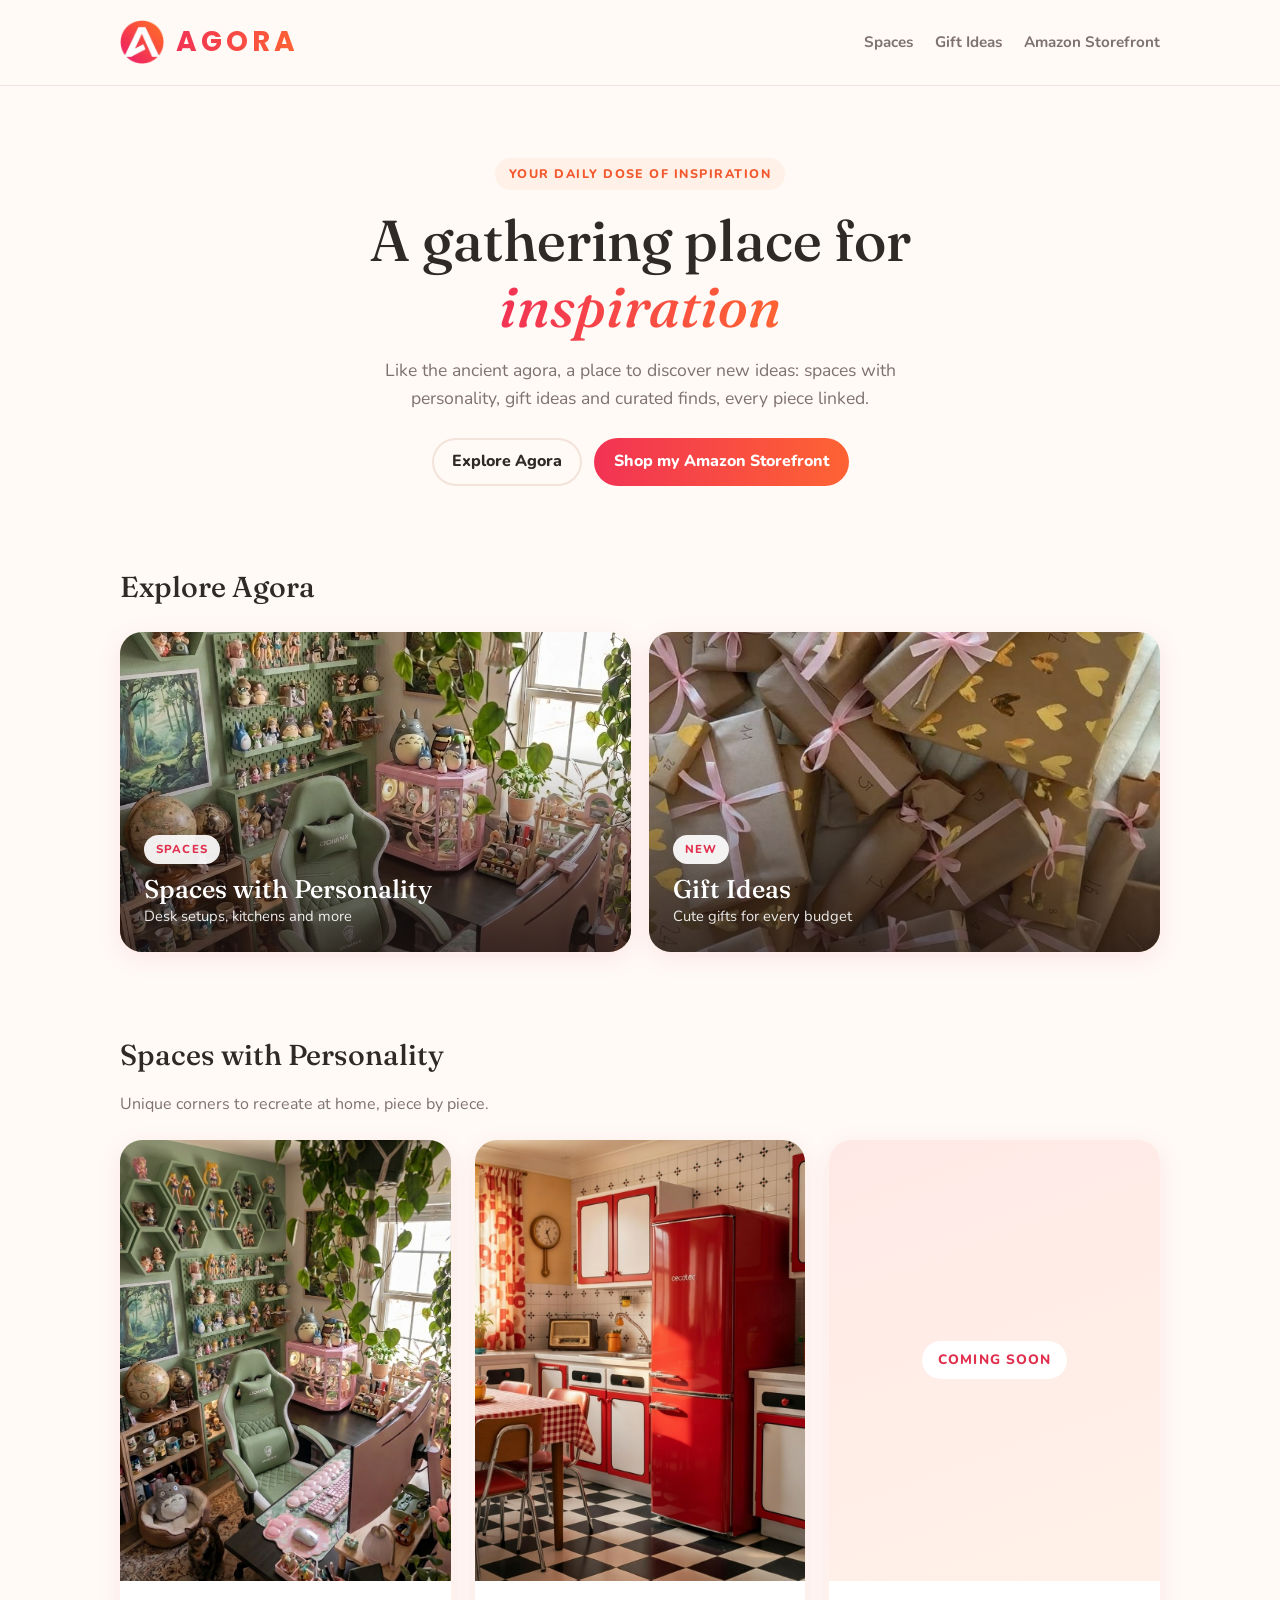
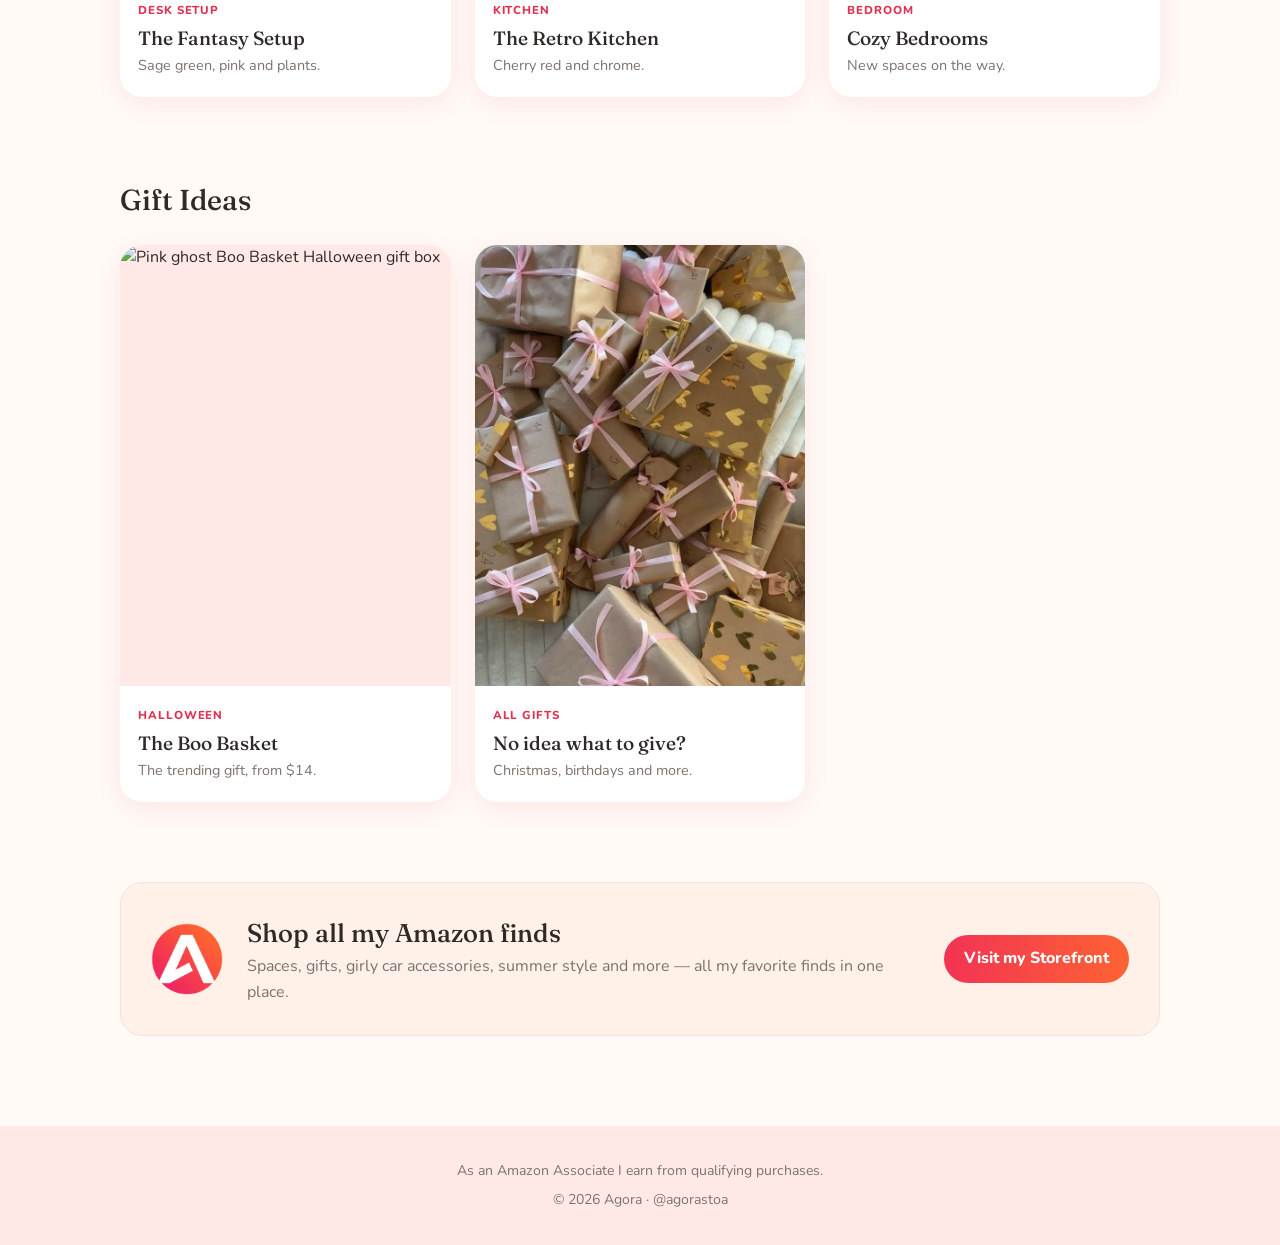
==== index.html @ 10ea9929 "Home: Spaces with Personality section, shorter texts, gift photo" ====
<!doctype html>
<html lang="en">
<head>
  <meta charset="utf-8">
  <meta name="viewport" content="width=device-width, initial-scale=1">
  <title>Agora · Your Daily Dose of Inspiration</title>
  <link rel="icon" href="assets/img/logo.png">
  <meta name="description" content="Agora is a gathering place for inspiration: dreamy spaces, gift ideas and curated Amazon finds, every piece linked.">
  <link rel="canonical" href="https://agorastoa.github.io/">
  <meta property="og:title" content="Agora · Your Daily Dose of Inspiration">
  <meta property="og:description" content="Agora is a gathering place for inspiration: dreamy spaces, gift ideas and curated Amazon finds, every piece linked.">
  <meta property="og:image" content="https://agorastoa.github.io/assets/img/fantasy-setup.jpg">
  <meta property="og:url" content="https://agorastoa.github.io/">
  <link rel="preconnect" href="https://fonts.googleapis.com">
  <link href="https://fonts.googleapis.com/css2?family=Fraunces:ital,wght@0,500;0,600;1,500&family=Nunito:wght@400;700;800&family=Poppins:wght@700&display=swap" rel="stylesheet">
  <link rel="stylesheet" href="assets/style.css">
</head>
<body>

<header class="site">
  <div class="wrap">
    <a class="logo" href="./"><img src="assets/img/logo.png" alt=""><span class="word">AGORA</span></a>
    <nav>
      <a href="#spaces">Spaces</a>
      <a href="gifts/">Gift Ideas</a>
      <a data-goatcounter-click="storefront-index-1" data-goatcounter-title="Amazon Storefront (index)" href="https://a.co/d/02xRM8Po" target="_blank" rel="sponsored noopener">Amazon Storefront</a>
    </nav>
  </div>
</header>

<main>
  <div class="hero wrap">
    <span class="pill">Your daily dose of inspiration</span>
    <h1>A gathering place for<br><em>inspiration</em></h1>
    <p>Like the ancient agora, a place to discover new ideas: spaces with personality, gift ideas and curated finds, every piece linked.</p>
    <div class="hero-btns">
      <a class="btn btn-ghost" href="#categories">Explore Agora</a>
      <a data-goatcounter-click="storefront-index-2" data-goatcounter-title="Amazon Storefront (index)" class="btn btn-brand" href="https://a.co/d/02xRM8Po" target="_blank" rel="sponsored noopener">Shop my Amazon Storefront</a>
    </div>
  </div>

  <section id="categories">
    <div class="wrap">
      <h2 class="section-title">Explore Agora</h2>
      <div class="cats cats-2">
        <a class="cat" href="#spaces" style="background-image:url(assets/img/fantasy-setup.jpg)">
          <span class="tag">Spaces</span>
          <h3>Spaces with Personality</h3>
          <p>Desk setups, kitchens and more</p>
        </a>
        <a class="cat" href="gifts/" style="background-image:url(assets/img/gift-ideas-photo.jpg)">
          <span class="tag">New</span>
          <h3>Gift Ideas</h3>
          <p>Cute gifts for every budget</p>
        </a>
      </div>
    </div>
  </section>

  <section id="spaces">
    <div class="wrap">
      <h2 class="section-title">Spaces with Personality</h2>
      <p class="section-intro">Unique corners to recreate at home, piece by piece.</p>
      <div class="grid">
        <a class="card" id="desk-setups" href="setups/fantasy-setup.html">
          <img src="assets/img/fantasy-setup.jpg" alt="Cozy sage green and pink gaming desk setup with plants">
          <div class="body">
            <span class="kind">Desk Setup</span>
            <h3>The Fantasy Setup</h3>
            <p>Sage green, pink and plants.</p>
          </div>
        </a>
        <a class="card" id="kitchens" href="kitchens/retro-kitchen.html">
          <img src="assets/img/fridge.jpg" alt="Retro diner kitchen with a cherry red fridge and checkerboard floor">
          <div class="body">
            <span class="kind">Kitchen</span>
            <h3>The Retro Kitchen</h3>
            <p>Cherry red and chrome.</p>
          </div>
        </a>
        <div class="card card-soon card-next">
          <div class="next-art"><span>Coming soon</span></div>
          <div class="body">
            <span class="kind">Bedroom</span>
            <h3>Cozy Bedrooms</h3>
            <p>New spaces on the way.</p>
          </div>
        </div>
      </div>
    </div>
  </section>

  <section id="gifts">
    <div class="wrap">
      <h2 class="section-title">Gift Ideas</h2>
      <div class="grid">
        <a class="card" href="gifts/#boo-basket">
          <img src="https://m.media-amazon.com/images/I/71ba9UZZWLL._AC_SL1500_.jpg" alt="Pink ghost Boo Basket Halloween gift box">
          <div class="body">
            <span class="kind">Halloween</span>
            <h3>The Boo Basket</h3>
            <p>The trending gift, from $14.</p>
          </div>
        </a>
        <a class="card" href="gifts/">
          <img src="assets/img/gift-ideas-photo.jpg" alt="Kraft paper gifts tied with pink ribbons">
          <div class="body">
            <span class="kind">All gifts</span>
            <h3>No idea what to give?</h3>
            <p>Christmas, birthdays and more.</p>
          </div>
        </a>
      </div>
    </div>
  </section>

  <section id="storefront">
    <div class="wrap">
      <div class="storefront">
        <img src="assets/img/logo.png" alt="">
        <div>
          <h2>Shop all my Amazon finds</h2>
          <p>Spaces, gifts, girly car accessories, summer style and more — all my favorite finds in one place.</p>
        </div>
        <a data-goatcounter-click="storefront-index-3" data-goatcounter-title="Amazon Storefront (index)" class="btn btn-brand" href="https://a.co/d/02xRM8Po" target="_blank" rel="sponsored noopener">Visit my Storefront</a>
      </div>
    </div>
  </section>
</main>

<footer class="site">
  <div class="wrap">
    <p>As an Amazon Associate I earn from qualifying purchases.</p>
    <p>© 2026 Agora · @agorastoa</p>
  </div>
</footer>

<script data-goatcounter="https://agorastoa.goatcounter.com/count" async src="//gc.zgo.at/count.js"></script>
</body>
</html>
---- assets/style.css ----
/* ---------- Brand theme (Agora: from the logo) ---------- */
:root {
  --primary: #e0304e;          /* logo pink-red */
  --primary-soft: #ffe9e6;
  --secondary: #f2592e;        /* logo orange */
  --secondary-soft: #fff1e8;
  --bg: #fffaf6;
  --surface: #ffffff;
  --line: #f3e3da;
  --ink: #2f2a28;
  --muted: #7d726d;
  --shadow: rgba(224, 48, 78, .10);
  --radius: 22px;
  --brand-gradient: linear-gradient(90deg, #f23354, #fe6333);
}

/* ---------- Page themes (one per setup / category) ---------- */
.theme-fantasy {
  --primary: #5f7d63;          /* sage green */
  --primary-soft: #e7efe6;
  --secondary: #d97d96;        /* pastel pink */
  --secondary-soft: #fbe9ee;
  --bg: #fbf8f3;
  --line: #ece6dc;
  --ink: #3b3a36;
  --muted: #7c7a73;
  --shadow: rgba(95, 125, 99, .12);
}

* { box-sizing: border-box; margin: 0; padding: 0; }

body {
  font-family: "Nunito", system-ui, sans-serif;
  background: var(--bg);
  color: var(--ink);
  line-height: 1.6;
}

a { color: inherit; }

.wrap { max-width: 1080px; margin: 0 auto; padding: 0 20px; }

/* ---------- Header (always brand) ---------- */
header.site {
  padding: 20px 0;
  border-bottom: 1px solid var(--line);
  background: var(--bg);
}
header.site .wrap { display: flex; align-items: center; justify-content: space-between; gap: 16px; flex-wrap: wrap; }
.logo {
  display: inline-flex; align-items: center; gap: 12px;
  font-family: "Poppins", system-ui, sans-serif;
  font-size: 1.75rem;
  font-weight: 700;
  letter-spacing: .14em;
  text-decoration: none;
  color: #f23354;
}
.logo .word {
  background: var(--brand-gradient);
  -webkit-background-clip: text; background-clip: text;
  -webkit-text-fill-color: transparent;
}
.logo img { width: 44px; height: 44px; }
nav a {
  text-decoration: none;
  margin-left: 18px;
  font-weight: 700;
  font-size: .95rem;
  color: var(--muted);
}
nav a:hover { color: var(--primary); }

/* ---------- Hero ---------- */
.hero {
  padding: 72px 0 48px;
  text-align: center;
}
.hero h1 {
  font-family: "Fraunces", Georgia, serif;
  font-size: clamp(2.2rem, 6vw, 3.6rem);
  font-weight: 500;
  line-height: 1.15;
  margin-bottom: 16px;
}
.hero h1 em {
  font-style: italic;
  background: var(--brand-gradient);
  -webkit-background-clip: text; background-clip: text;
  -webkit-text-fill-color: transparent;
}
.hero p { color: var(--muted); max-width: 580px; margin: 0 auto; font-size: 1.1rem; }
.hero-btns { display: flex; gap: 12px; justify-content: center; flex-wrap: wrap; margin-top: 26px; }

.pill {
  display: inline-block;
  background: var(--secondary-soft);
  color: var(--secondary);
  font-weight: 800;
  font-size: .78rem;
  text-transform: uppercase;
  letter-spacing: .12em;
  padding: 6px 14px;
  border-radius: 999px;
  margin-bottom: 18px;
}

/* ---------- Sections ---------- */
section { padding: 30px 0 50px; }
h2.section-title {
  font-family: "Fraunces", Georgia, serif;
  font-weight: 500;
  font-size: 1.8rem;
  margin-bottom: 22px;
}

/* ---------- Category cards (photo tiles) ---------- */
.cats { display: grid; grid-template-columns: repeat(auto-fit, minmax(240px, 1fr)); gap: 18px; }
.cat {
  position: relative;
  border-radius: var(--radius);
  overflow: hidden;
  text-decoration: none;
  min-height: 300px;
  display: flex; flex-direction: column; justify-content: flex-end;
  padding: 24px;
  color: #fff;
  background: var(--primary-soft) center/cover no-repeat;
  box-shadow: 0 6px 24px var(--shadow);
  transition: transform .2s ease;
}
.cat::before {
  content: ""; position: absolute; inset: 0;
  background: linear-gradient(180deg, rgba(0,0,0,0) 35%, rgba(30,20,18,.72) 100%);
}
.cat > * { position: relative; }
.cat:hover { transform: translateY(-4px); }
.cat h3 { font-family: "Fraunces", Georgia, serif; font-weight: 500; font-size: 1.6rem; line-height: 1.2; }
.cat p { font-size: .92rem; opacity: .9; }
.cat .tag {
  align-self: flex-start;
  background: rgba(255,255,255,.92); color: var(--primary);
  font-weight: 800; font-size: .72rem; letter-spacing: .1em; text-transform: uppercase;
  padding: 5px 12px; border-radius: 999px; margin-bottom: 10px;
}
.cat.soon { pointer-events: none; }
.cat.soon::before { background: rgba(255,250,246,.55); }
.cat.soon { color: var(--ink); }
.cat.plain { background: var(--brand-gradient); }
.cat.plain::before { background: none; }

/* ---------- Setup cards ---------- */
.grid { display: grid; grid-template-columns: repeat(auto-fill, minmax(260px, 1fr)); gap: 24px; }
.card {
  background: var(--surface);
  border-radius: var(--radius);
  overflow: hidden;
  text-decoration: none;
  box-shadow: 0 6px 24px var(--shadow);
  transition: transform .2s ease;
}
.card:hover { transform: translateY(-4px); }
.card img { width: 100%; aspect-ratio: 3/4; object-fit: cover; display: block; background: var(--primary-soft); }
.card .body { padding: 16px 18px 20px; }
.card h3 { font-family: "Fraunces", Georgia, serif; font-weight: 500; font-size: 1.2rem; }
.card p { font-size: .9rem; color: var(--muted); }

/* ---------- Setup page ---------- */
.setup-hero { display: grid; grid-template-columns: 1fr 1fr; gap: 40px; padding: 40px 0; align-items: start; }
.setup-hero img { width: 100%; border-radius: var(--radius); display: block; box-shadow: 0 10px 30px var(--shadow); }
.setup-hero h1 { font-family: "Fraunces", Georgia, serif; font-weight: 500; font-size: clamp(2rem, 5vw, 2.8rem); line-height: 1.15; margin-bottom: 14px; }
.setup-hero p { color: var(--muted); margin-bottom: 12px; }
.tags { display: flex; gap: 8px; flex-wrap: wrap; margin-top: 16px; }
.tags span { background: var(--primary-soft); color: var(--primary); font-weight: 700; font-size: .8rem; padding: 5px 12px; border-radius: 999px; }

.products { display: grid; grid-template-columns: repeat(auto-fill, minmax(220px, 1fr)); gap: 20px; }
.product {
  background: var(--surface);
  border-radius: var(--radius);
  padding: 18px;
  display: flex; flex-direction: column; gap: 10px;
  box-shadow: 0 4px 18px var(--shadow);
}
.product img { width: 100%; aspect-ratio: 1; object-fit: cover; border-radius: 14px; background: var(--bg); }
.product h3 { font-size: 1rem; font-weight: 800; }
.product p { font-size: .88rem; color: var(--muted); flex: 1; }

/* ---------- Buttons ---------- */
.btn {
  display: inline-block; text-align: center;
  background: var(--primary); color: #fff;
  font-weight: 800; text-decoration: none;
  padding: 11px 20px; border-radius: 999px;
  transition: background .2s, filter .2s;
}
.btn:hover { background: var(--secondary); }
.btn-pink { background: var(--secondary); }
.btn-pink:hover { background: var(--primary); }
.btn-brand { background: var(--brand-gradient); }
.btn-brand:hover { background: var(--brand-gradient); filter: brightness(1.08); }
.btn-ghost { background: transparent; color: var(--ink); box-shadow: inset 0 0 0 2px var(--line); }
.btn-ghost:hover { background: var(--surface); color: var(--primary); }

/* ---------- Storefront banner (always brand) ---------- */
.storefront {
  display: flex; align-items: center; gap: 24px; flex-wrap: wrap;
  background: var(--secondary-soft); border-radius: var(--radius); padding: 30px;
  border: 1px solid var(--line);
}
.storefront img { width: 72px; height: 72px; }
.storefront > div { flex: 1; min-width: 220px; }
.storefront h2 { font-family: "Fraunces", Georgia, serif; font-weight: 500; font-size: 1.6rem; }
.storefront p { color: var(--muted); }

/* ---------- Footer ---------- */
footer.site {
  margin-top: 40px;
  padding: 34px 0;
  background: var(--primary-soft);
  font-size: .88rem;
  color: var(--muted);
  text-align: center;
}
footer.site p + p { margin-top: 6px; }

@media (max-width: 760px) {
  .setup-hero { grid-template-columns: 1fr; gap: 24px; }
  nav a { margin-left: 0; margin-right: 14px; }
  .cat { min-height: 240px; }
}
.cat.plain.soon { color: #fff; }
.cat.plain.soon::before { background: none; }

.theme-retro {
  --primary: #c8102e;          /* cherry red */
  --primary-soft: #fdeaea;
  --secondary: #2b2b2b;        /* diner black */
  --secondary-soft: #f1f1f1;
  --bg: #fffdf8;
  --line: #ecdcdc;
  --ink: #2b2b2b;
  --muted: #6f6a66;
  --shadow: rgba(200, 16, 46, .12);
}
.theme-retro .setup-hero h1 { letter-spacing: .01em; }
.theme-retro footer.site,
.theme-retro .checker {
  background-color: #fff;
  background-image:
    linear-gradient(45deg, #2b2b2b 25%, transparent 25%, transparent 75%, #2b2b2b 75%),
    linear-gradient(45deg, #2b2b2b 25%, transparent 25%, transparent 75%, #2b2b2b 75%);
  background-size: 28px 28px;
  background-position: 0 0, 14px 14px;
}
.theme-retro footer.site .wrap {
  background: #fffdf8; display: inline-block; padding: 14px 24px; border-radius: 14px;
}
.theme-retro footer.site { text-align: center; }
.badge {
  align-self: flex-start;
  background: var(--secondary-soft); color: var(--secondary);
  font-weight: 800; font-size: .7rem; letter-spacing: .08em; text-transform: uppercase;
  padding: 4px 10px; border-radius: 999px;
}
.cat.soft { background: var(--secondary-soft); color: var(--ink); }
.cat.soft::before { background: none; }
.card-soon { pointer-events: none; }
.card-soon .soon-art, .card-plain .soon-art {
  aspect-ratio: 3/4; display: grid; place-items: center; font-size: 4.5rem;
  background: var(--brand-gradient);
}

/* Spaces section */
.cats-2 { grid-template-columns: repeat(auto-fit, minmax(280px, 1fr)); }
.cats-2 .cat { min-height: 320px; }
.section-intro { color: var(--muted); margin: -8px 0 22px; }
.card .kind { display:inline-block; font-size:.72rem; font-weight:800; letter-spacing:.08em; text-transform:uppercase; color: var(--primary); margin-bottom:4px; }
.card-next .next-art { aspect-ratio: 3/4; display:grid; place-items:center; background: linear-gradient(160deg, var(--primary-soft), var(--secondary-soft)); }
.card-next .next-art span { background:#fff; color: var(--primary); font-weight:800; font-size:.85rem; letter-spacing:.08em; text-transform:uppercase; padding:8px 16px; border-radius:999px; }
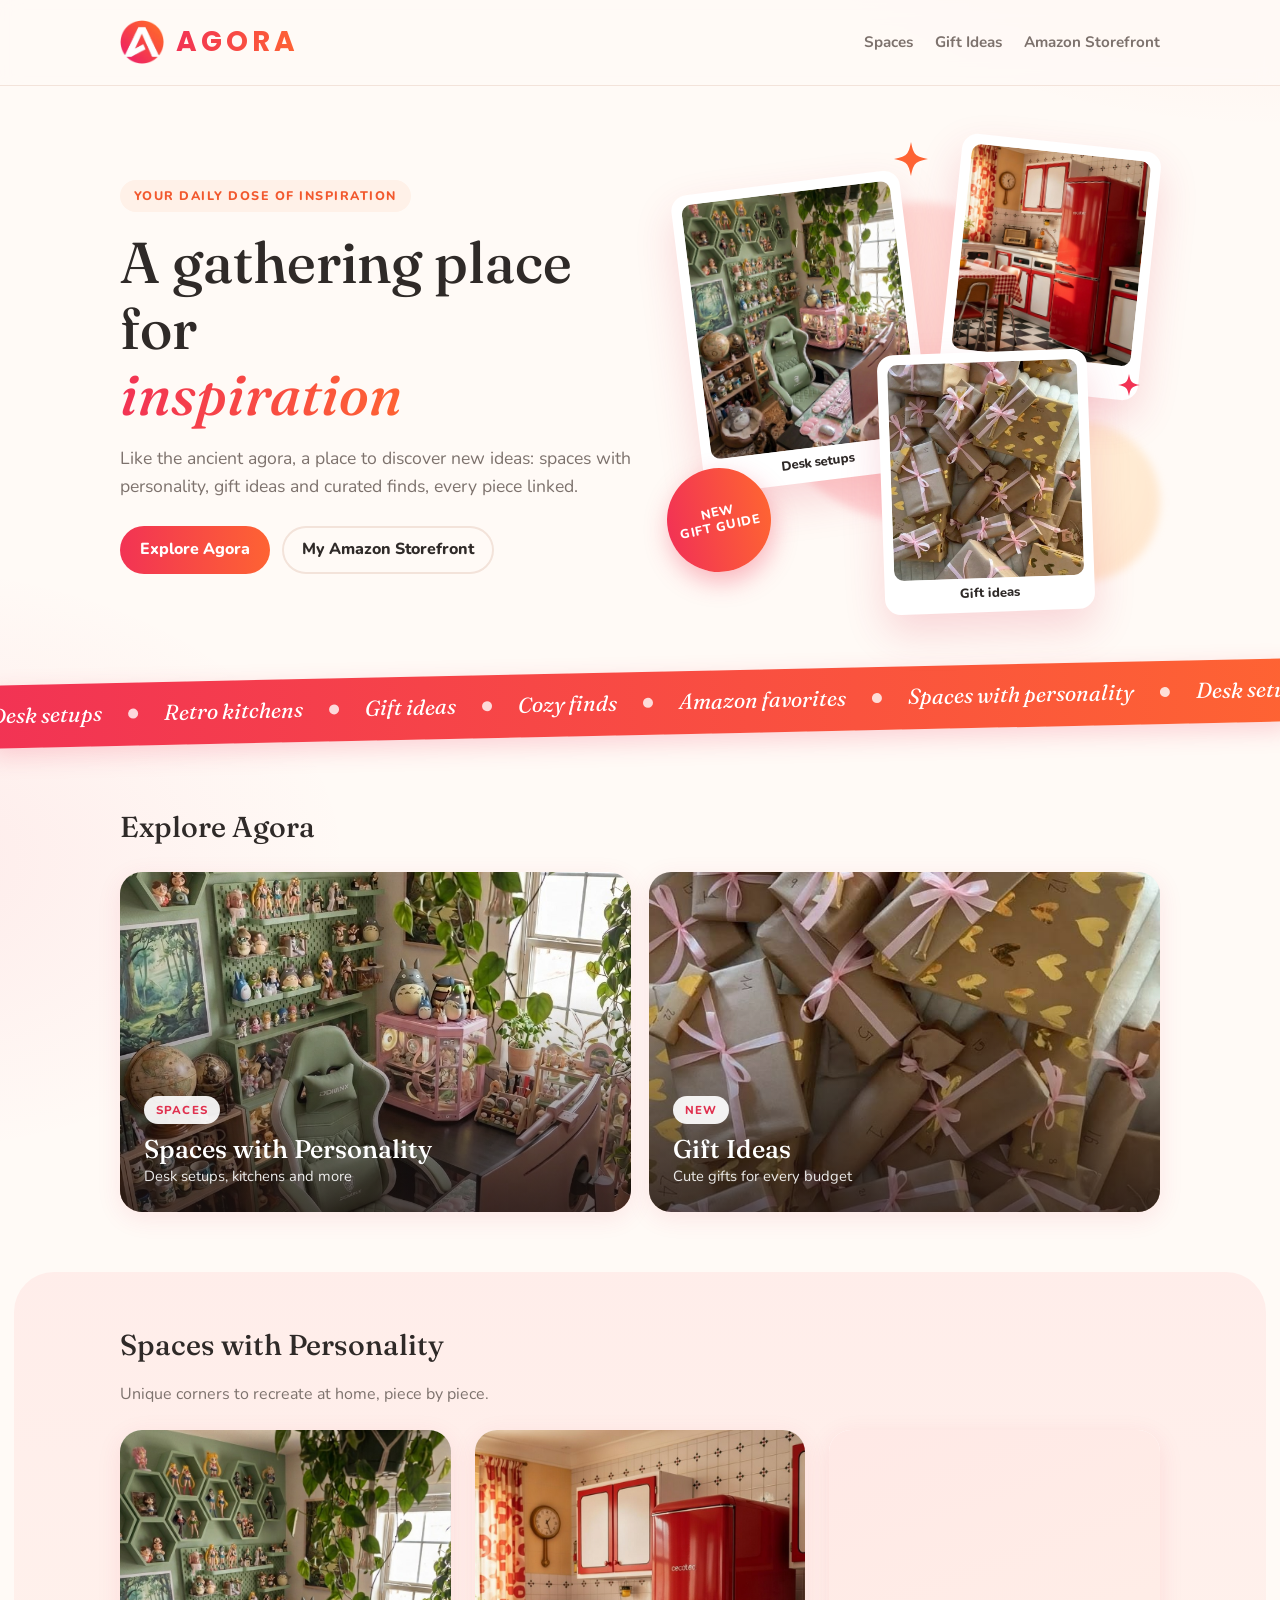
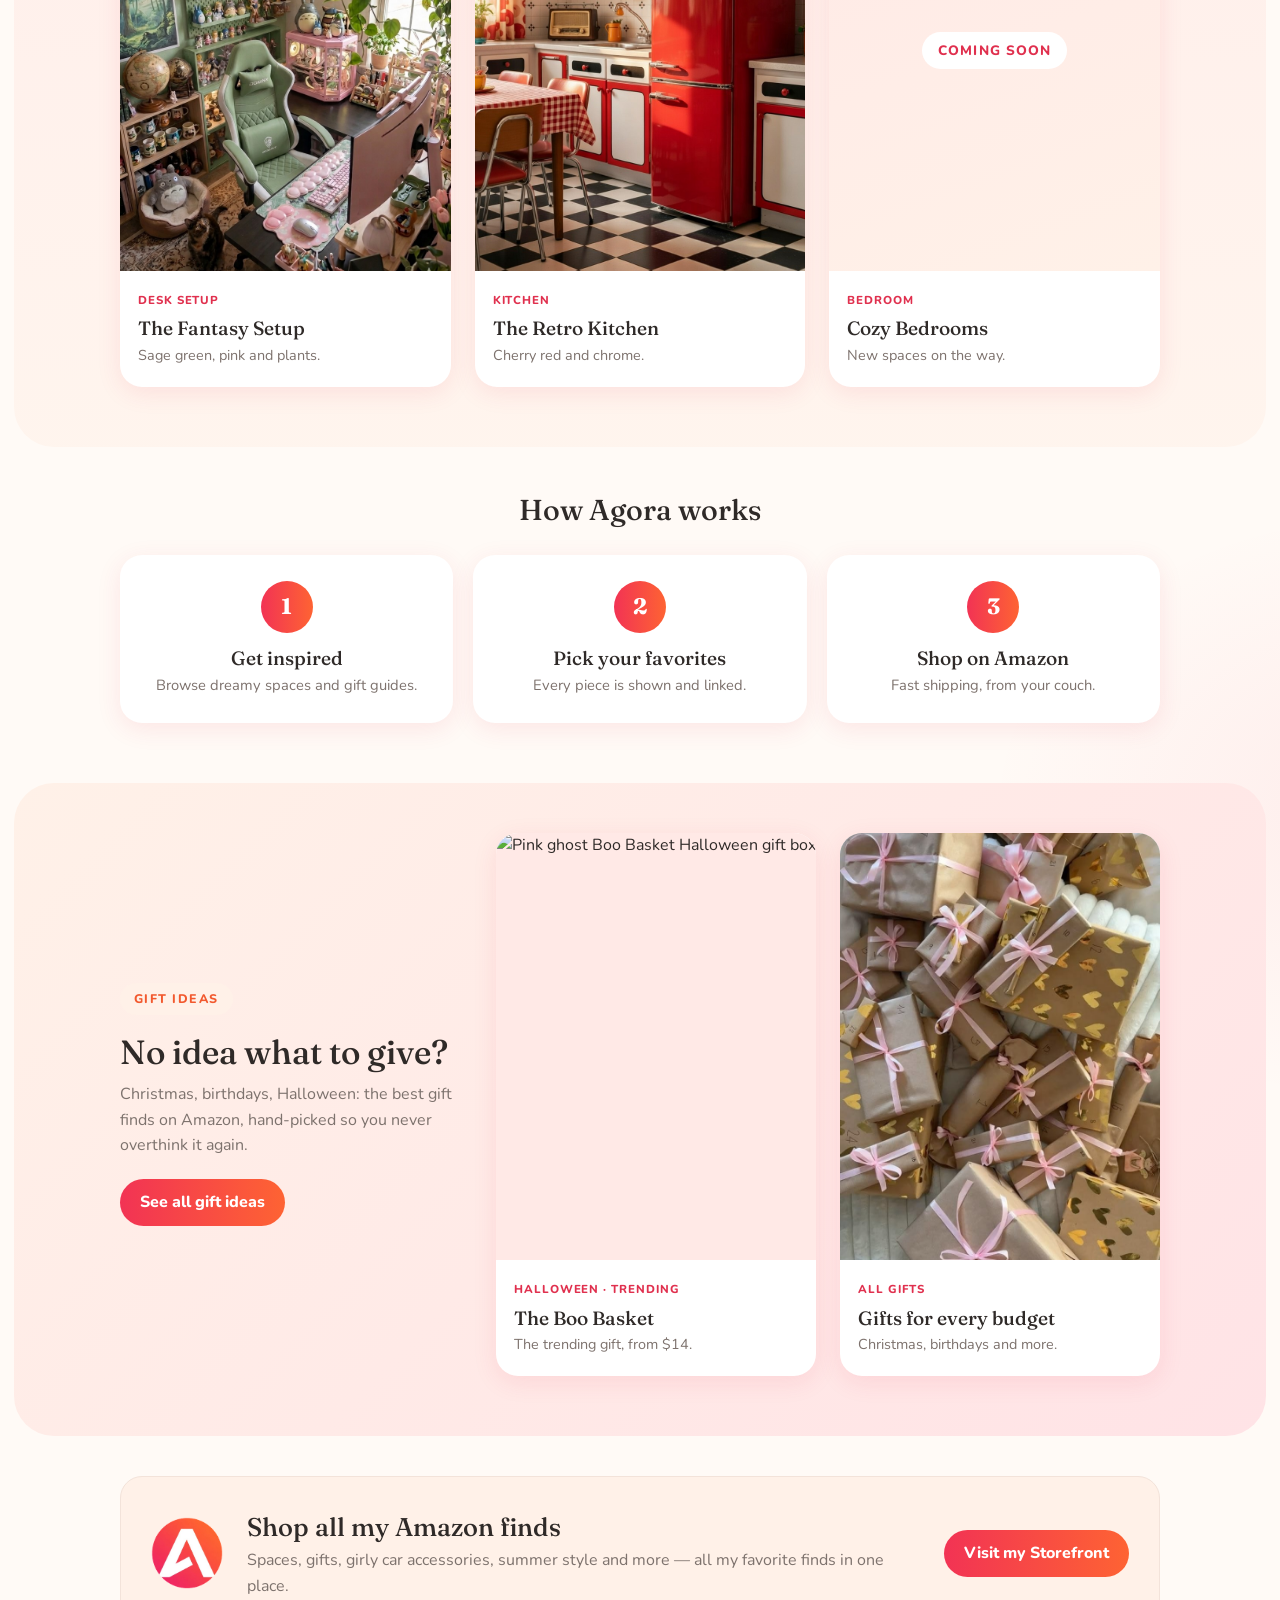
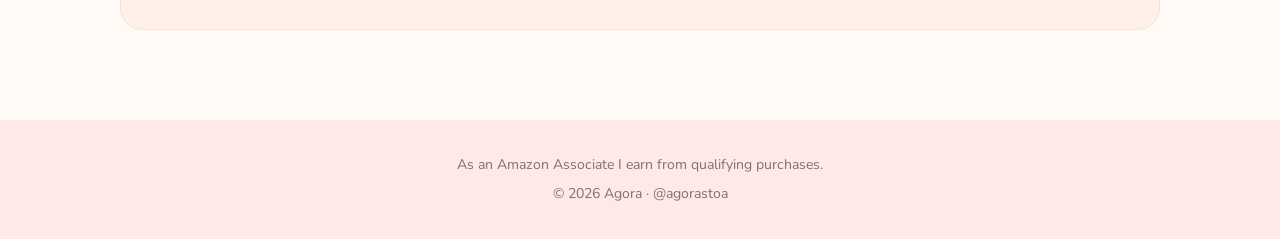
==== commit f7635e6e: "Home: hero collage, marquee, how it works, gifts split" ====
--- a/index.html
+++ b/index.html
@@ -29,26 +29,42 @@
 </header>
 
 <main>
-  <div class="hero wrap">
-    <span class="pill">Your daily dose of inspiration</span>
-    <h1>A gathering place for<br><em>inspiration</em></h1>
-    <p>Like the ancient agora, a place to discover new ideas: spaces with personality, gift ideas and curated finds, every piece linked.</p>
-    <div class="hero-btns">
-      <a class="btn btn-ghost" href="#categories">Explore Agora</a>
-      <a data-goatcounter-click="storefront-index-2" data-goatcounter-title="Amazon Storefront (index)" class="btn btn-brand" href="https://a.co/d/02xRM8Po" target="_blank" rel="sponsored noopener">Shop my Amazon Storefront</a>
+  <div class="hero hero-split wrap">
+    <div class="hero-text reveal">
+      <span class="pill">Your daily dose of inspiration</span>
+      <h1>A gathering place for<br><em>inspiration</em></h1>
+      <p>Like the ancient agora, a place to discover new ideas: spaces with personality, gift ideas and curated finds, every piece linked.</p>
+      <div class="hero-btns">
+        <a class="btn btn-brand" href="#categories">Explore Agora</a>
+        <a data-goatcounter-click="storefront-index-2" data-goatcounter-title="Amazon Storefront (index)" class="btn btn-ghost" href="https://a.co/d/02xRM8Po" target="_blank" rel="sponsored noopener">My Amazon Storefront</a>
+      </div>
+    </div>
+    <div class="collage reveal" aria-hidden="true">
+      <span class="blob blob-1"></span><span class="blob blob-2"></span>
+      <a class="ph ph-1" href="setups/fantasy-setup.html" tabindex="-1"><img src="assets/img/fantasy-setup.jpg" alt=""><span>Desk setups</span></a>
+      <a class="ph ph-2" href="kitchens/retro-kitchen.html" tabindex="-1"><img src="assets/img/fridge.jpg" alt=""><span>Retro kitchen</span></a>
+      <a class="ph ph-3" href="gifts/" tabindex="-1"><img src="assets/img/gift-ideas-photo.jpg" alt=""><span>Gift ideas</span></a>
+      <span class="sticker">New<br>gift guide</span>
+      <svg class="spark s1" viewBox="-20 -20 40 40"><path d="M0 -20 C3 -5 5 -3 20 0 C5 3 3 5 0 20 C-3 5 -5 3 -20 0 C-5 -3 -3 -5 0 -20Z"/></svg>
+      <svg class="spark s2" viewBox="-20 -20 40 40"><path d="M0 -20 C3 -5 5 -3 20 0 C5 3 3 5 0 20 C-3 5 -5 3 -20 0 C-5 -3 -3 -5 0 -20Z"/></svg>
     </div>
   </div>
 
+  <div class="marquee" aria-hidden="true"><div class="track">
+    <span>Desk setups</span><i></i><span>Retro kitchens</span><i></i><span>Gift ideas</span><i></i><span>Cozy finds</span><i></i><span>Amazon favorites</span><i></i><span>Spaces with personality</span><i></i>
+    <span>Desk setups</span><i></i><span>Retro kitchens</span><i></i><span>Gift ideas</span><i></i><span>Cozy finds</span><i></i><span>Amazon favorites</span><i></i><span>Spaces with personality</span><i></i>
+  </div></div>
+
   <section id="categories">
     <div class="wrap">
-      <h2 class="section-title">Explore Agora</h2>
+      <h2 class="section-title reveal">Explore Agora</h2>
       <div class="cats cats-2">
-        <a class="cat" href="#spaces" style="background-image:url(assets/img/fantasy-setup.jpg)">
+        <a class="cat reveal" href="#spaces" style="background-image:url(assets/img/fantasy-setup.jpg)">
           <span class="tag">Spaces</span>
           <h3>Spaces with Personality</h3>
           <p>Desk setups, kitchens and more</p>
         </a>
-        <a class="cat" href="gifts/" style="background-image:url(assets/img/gift-ideas-photo.jpg)">
+        <a class="cat reveal" href="gifts/" style="background-image:url(assets/img/gift-ideas-photo.jpg)">
           <span class="tag">New</span>
           <h3>Gift Ideas</h3>
           <p>Cute gifts for every budget</p>
@@ -57,12 +73,12 @@
     </div>
   </section>
 
-  <section id="spaces">
+  <section id="spaces" class="band">
     <div class="wrap">
-      <h2 class="section-title">Spaces with Personality</h2>
-      <p class="section-intro">Unique corners to recreate at home, piece by piece.</p>
+      <h2 class="section-title reveal">Spaces with Personality</h2>
+      <p class="section-intro reveal">Unique corners to recreate at home, piece by piece.</p>
       <div class="grid">
-        <a class="card" id="desk-setups" href="setups/fantasy-setup.html">
+        <a class="card reveal" id="desk-setups" href="setups/fantasy-setup.html">
           <img src="assets/img/fantasy-setup.jpg" alt="Cozy sage green and pink gaming desk setup with plants">
           <div class="body">
             <span class="kind">Desk Setup</span>
@@ -70,7 +86,7 @@
             <p>Sage green, pink and plants.</p>
           </div>
         </a>
-        <a class="card" id="kitchens" href="kitchens/retro-kitchen.html">
+        <a class="card reveal" id="kitchens" href="kitchens/retro-kitchen.html">
           <img src="assets/img/fridge.jpg" alt="Retro diner kitchen with a cherry red fridge and checkerboard floor">
           <div class="body">
             <span class="kind">Kitchen</span>
@@ -78,7 +94,7 @@
             <p>Cherry red and chrome.</p>
           </div>
         </a>
-        <div class="card card-soon card-next">
+        <div class="card card-soon card-next reveal">
           <div class="next-art"><span>Coming soon</span></div>
           <div class="body">
             <span class="kind">Bedroom</span>
@@ -90,31 +106,45 @@
     </div>
   </section>
 
-  <section id="gifts">
+  <section class="steps-sec">
     <div class="wrap">
-      <h2 class="section-title">Gift Ideas</h2>
-      <div class="grid">
-        <a class="card" href="gifts/#boo-basket">
-          <img src="https://m.media-amazon.com/images/I/71ba9UZZWLL._AC_SL1500_.jpg" alt="Pink ghost Boo Basket Halloween gift box">
-          <div class="body">
-            <span class="kind">Halloween</span>
-            <h3>The Boo Basket</h3>
-            <p>The trending gift, from $14.</p>
-          </div>
-        </a>
-        <a class="card" href="gifts/">
-          <img src="assets/img/gift-ideas-photo.jpg" alt="Kraft paper gifts tied with pink ribbons">
-          <div class="body">
-            <span class="kind">All gifts</span>
-            <h3>No idea what to give?</h3>
-            <p>Christmas, birthdays and more.</p>
-          </div>
-        </a>
+      <h2 class="section-title reveal" style="text-align:center">How Agora works</h2>
+      <div class="steps">
+        <div class="step reveal"><b>1</b><h3>Get inspired</h3><p>Browse dreamy spaces and gift guides.</p></div>
+        <div class="step reveal"><b>2</b><h3>Pick your favorites</h3><p>Every piece is shown and linked.</p></div>
+        <div class="step reveal"><b>3</b><h3>Shop on Amazon</h3><p>Fast shipping, from your couch.</p></div>
       </div>
     </div>
   </section>
 
-  <section id="storefront">
+  <section id="gifts" class="band band-warm">
+    <div class="wrap gifts-split">
+      <div class="gifts-intro reveal">
+        <span class="pill">Gift ideas</span>
+        <h2 class="section-title">No idea what to give?</h2>
+        <p>Christmas, birthdays, Halloween: the best gift finds on Amazon, hand-picked so you never overthink it again.</p>
+        <a class="btn btn-brand" href="gifts/">See all gift ideas</a>
+      </div>
+      <a class="card reveal" href="gifts/#boo-basket">
+        <img src="https://m.media-amazon.com/images/I/71ba9UZZWLL._AC_SL1500_.jpg" alt="Pink ghost Boo Basket Halloween gift box">
+        <div class="body">
+          <span class="kind">Halloween · Trending</span>
+          <h3>The Boo Basket</h3>
+          <p>The trending gift, from $14.</p>
+        </div>
+      </a>
+      <a class="card reveal" href="gifts/">
+        <img src="assets/img/gift-ideas-photo.jpg" alt="Kraft paper gifts tied with pink ribbons">
+        <div class="body">
+          <span class="kind">All gifts</span>
+          <h3>Gifts for every budget</h3>
+          <p>Christmas, birthdays and more.</p>
+        </div>
+      </a>
+    </div>
+  </section>
+
+  <section id="storefront" class="reveal">
     <div class="wrap">
       <div class="storefront">
         <img src="assets/img/logo.png" alt="">
@@ -135,6 +165,11 @@
   </div>
 </footer>
 
+<script>
+(function(){var els=document.querySelectorAll('.reveal');if(!('IntersectionObserver' in window)){els.forEach(function(e){e.classList.add('in')});return;}
+var io=new IntersectionObserver(function(en){en.forEach(function(e){if(e.isIntersecting){e.target.classList.add('in');io.unobserve(e.target);}})},{threshold:.12});
+els.forEach(function(e){io.observe(e)});})();
+</script>
 <script data-goatcounter="https://agorastoa.goatcounter.com/count" async src="//gc.zgo.at/count.js"></script>
 </body>
 </html>
--- a/assets/style.css
+++ b/assets/style.css
@@ -277,3 +277,97 @@
 .card .kind { display:inline-block; font-size:.72rem; font-weight:800; letter-spacing:.08em; text-transform:uppercase; color: var(--primary); margin-bottom:4px; }
 .card-next .next-art { aspect-ratio: 3/4; display:grid; place-items:center; background: linear-gradient(160deg, var(--primary-soft), var(--secondary-soft)); }
 .card-next .next-art span { background:#fff; color: var(--primary); font-weight:800; font-size:.85rem; letter-spacing:.08em; text-transform:uppercase; padding:8px 16px; border-radius:999px; }
+
+/* ================= Livelier look (Oct 2026) ================= */
+body {
+  background:
+    radial-gradient(900px 500px at 100% -5%, rgba(254,99,51,.10), transparent 60%),
+    radial-gradient(800px 500px at -10% 25%, rgba(242,51,84,.08), transparent 60%),
+    radial-gradient(700px 500px at 110% 70%, rgba(242,51,84,.07), transparent 60%),
+    var(--bg);
+}
+header.site { position: sticky; top: 0; z-index: 50; background: rgba(255,250,246,.85); backdrop-filter: blur(10px); }
+.theme-fantasy header.site, .theme-retro header.site { background: var(--bg); }
+
+/* hero split + collage */
+.hero-split { display: grid; grid-template-columns: 1.05fr 1fr; gap: 30px; align-items: center; text-align: left; padding: 56px 20px 40px; }
+.hero-split p { margin: 0; }
+.hero-split .hero-btns { justify-content: flex-start; }
+.collage { position: relative; height: 470px; }
+.collage .ph { position: absolute; display: block; background: #fff; padding: 10px 10px 34px; border-radius: 16px; box-shadow: 0 18px 40px rgba(224,48,78,.18); text-decoration: none; transition: transform .35s ease; }
+.collage .ph img { display: block; width: 100%; height: 100%; object-fit: cover; border-radius: 10px; }
+.collage .ph span { position: absolute; left: 0; right: 0; bottom: 8px; text-align: center; font-weight: 800; font-size: .82rem; color: var(--ink); }
+.collage .ph-1 { width: 230px; height: 300px; left: 4%; top: 40px; transform: rotate(-7deg); animation: float1 7s ease-in-out infinite; }
+.collage .ph-2 { width: 200px; height: 250px; right: 2%; top: 0; transform: rotate(6deg); animation: float2 8s ease-in-out infinite; }
+.collage .ph-3 { width: 210px; height: 260px; right: 14%; bottom: 0; transform: rotate(-2deg); animation: float3 6.5s ease-in-out infinite; z-index: 2; }
+.collage .ph:hover { transform: rotate(0) scale(1.05) !important; z-index: 5; animation-play-state: paused; }
+@keyframes float1 { 0%,100% { transform: rotate(-7deg) translateY(0); } 50% { transform: rotate(-5deg) translateY(-12px); } }
+@keyframes float2 { 0%,100% { transform: rotate(6deg) translateY(0); } 50% { transform: rotate(8deg) translateY(-10px); } }
+@keyframes float3 { 0%,100% { transform: rotate(-2deg) translateY(0); } 50% { transform: rotate(-4deg) translateY(-14px); } }
+.blob { position: absolute; border-radius: 50%; filter: blur(4px); opacity: .55; }
+.blob-1 { width: 320px; height: 320px; background: radial-gradient(circle at 30% 30%, #ffd2c2, #ffb3c1); left: 18%; top: 60px; animation: blob 12s ease-in-out infinite; }
+.blob-2 { width: 160px; height: 160px; background: radial-gradient(circle at 30% 30%, #fff1c9, #ffd0a8); right: 0; bottom: 30px; animation: blob 9s ease-in-out infinite reverse; }
+@keyframes blob { 0%,100% { border-radius: 50% 50% 46% 54%; transform: scale(1); } 50% { border-radius: 42% 58% 55% 45%; transform: scale(1.07); } }
+.sticker { position: absolute; left: 0; bottom: 40px; z-index: 3; width: 104px; height: 104px; border-radius: 50%; background: var(--brand-gradient); color: #fff; font-weight: 800; font-size: .8rem; line-height: 1.15; text-transform: uppercase; letter-spacing: .05em; display: grid; place-items: center; text-align: center; transform: rotate(-12deg); box-shadow: 0 10px 24px rgba(242,51,84,.35); animation: wiggle 4s ease-in-out infinite; }
+@keyframes wiggle { 0%,100% { transform: rotate(-12deg); } 50% { transform: rotate(-4deg) scale(1.05); } }
+.spark { position: absolute; fill: #fe6333; animation: twinkle 3s ease-in-out infinite; }
+.spark.s1 { width: 34px; left: 46%; top: 0; }
+.spark.s2 { width: 22px; right: 4%; bottom: 46%; fill: #f23354; animation-delay: 1.2s; }
+@keyframes twinkle { 0%,100% { transform: scale(.7) rotate(0); opacity: .6; } 50% { transform: scale(1.15) rotate(20deg); opacity: 1; } }
+
+/* marquee */
+.marquee { overflow: hidden; background: var(--brand-gradient); color: #fff; padding: 14px 0; transform: rotate(-1.2deg); margin: 20px -10px 40px; box-shadow: 0 8px 24px rgba(242,51,84,.2); }
+.marquee .track { display: flex; align-items: center; gap: 26px; width: max-content; animation: marquee 28s linear infinite; }
+.marquee span { font-family: "Fraunces", Georgia, serif; font-size: 1.35rem; font-style: italic; white-space: nowrap; }
+.marquee i { width: 10px; height: 10px; border-radius: 50%; background: rgba(255,255,255,.8); display: inline-block; }
+@keyframes marquee { to { transform: translateX(-50%); } }
+
+/* bands */
+section.band { background: linear-gradient(180deg, rgba(255,233,230,.75), rgba(255,241,232,.6)); border-radius: 40px; margin: 10px 14px; padding: 50px 0 60px; }
+section.band-warm { background: linear-gradient(135deg, #fff1e8, #ffe3e6); }
+.cats-2 .cat { min-height: 340px; }
+.cat { transition: transform .35s ease, box-shadow .35s ease; }
+.cat:hover { box-shadow: 0 20px 40px rgba(224,48,78,.22); }
+.card { transition: transform .3s ease, box-shadow .3s ease; }
+.card:hover { transform: translateY(-6px) rotate(-.4deg); box-shadow: 0 18px 40px var(--shadow); }
+.card img { transition: transform .5s ease; }
+.card:hover img { transform: scale(1.04); }
+.card { position: relative; }
+.btn { transition: transform .2s ease, background .2s, filter .2s, box-shadow .2s; }
+.btn:hover { transform: translateY(-2px); box-shadow: 0 8px 18px rgba(242,51,84,.25); }
+
+/* steps */
+.steps { display: grid; grid-template-columns: repeat(3, 1fr); gap: 20px; }
+.step { background: var(--surface); border-radius: var(--radius); padding: 26px 22px; text-align: center; box-shadow: 0 6px 24px var(--shadow); }
+.step b { display: inline-grid; place-items: center; width: 52px; height: 52px; border-radius: 50%; background: var(--brand-gradient); color: #fff; font-family: "Fraunces", Georgia, serif; font-size: 1.4rem; margin-bottom: 10px; }
+.step h3 { font-family: "Fraunces", Georgia, serif; font-weight: 500; font-size: 1.2rem; }
+.step p { color: var(--muted); font-size: .92rem; }
+
+/* gifts split */
+.gifts-split { display: grid; grid-template-columns: 1.1fr 1fr 1fr; gap: 24px; align-items: center; }
+.gifts-intro .section-title { margin-bottom: 10px; font-size: 2.1rem; line-height: 1.15; }
+.gifts-intro p { color: var(--muted); margin-bottom: 20px; }
+
+/* reveal */
+.reveal { opacity: 0; transform: translateY(24px); transition: opacity .7s ease, transform .7s ease; }
+.reveal.in { opacity: 1; transform: none; }
+.card.reveal.in:hover { transform: translateY(-6px) rotate(-.4deg); }
+
+@media (max-width: 860px) {
+  .hero-split { grid-template-columns: 1fr; text-align: center; padding-top: 36px; }
+  .hero-split .hero-btns { justify-content: center; }
+  .collage { height: 380px; max-width: 420px; margin: 0 auto; width: 100%; }
+  .collage .ph-1 { width: 170px; height: 220px; }
+  .collage .ph-2 { width: 150px; height: 190px; }
+  .collage .ph-3 { width: 160px; height: 200px; right: 10%; }
+  .sticker { width: 84px; height: 84px; font-size: .68rem; }
+  .steps { grid-template-columns: 1fr; }
+  .gifts-split { grid-template-columns: 1fr 1fr; }
+  .gifts-intro { grid-column: 1 / -1; text-align: center; }
+  section.band { margin: 10px 6px; border-radius: 28px; }
+}
+@media (prefers-reduced-motion: reduce) {
+  *, *::before, *::after { animation: none !important; transition: none !important; }
+  .reveal { opacity: 1; transform: none; }
+}
+main { overflow-x: clip; }
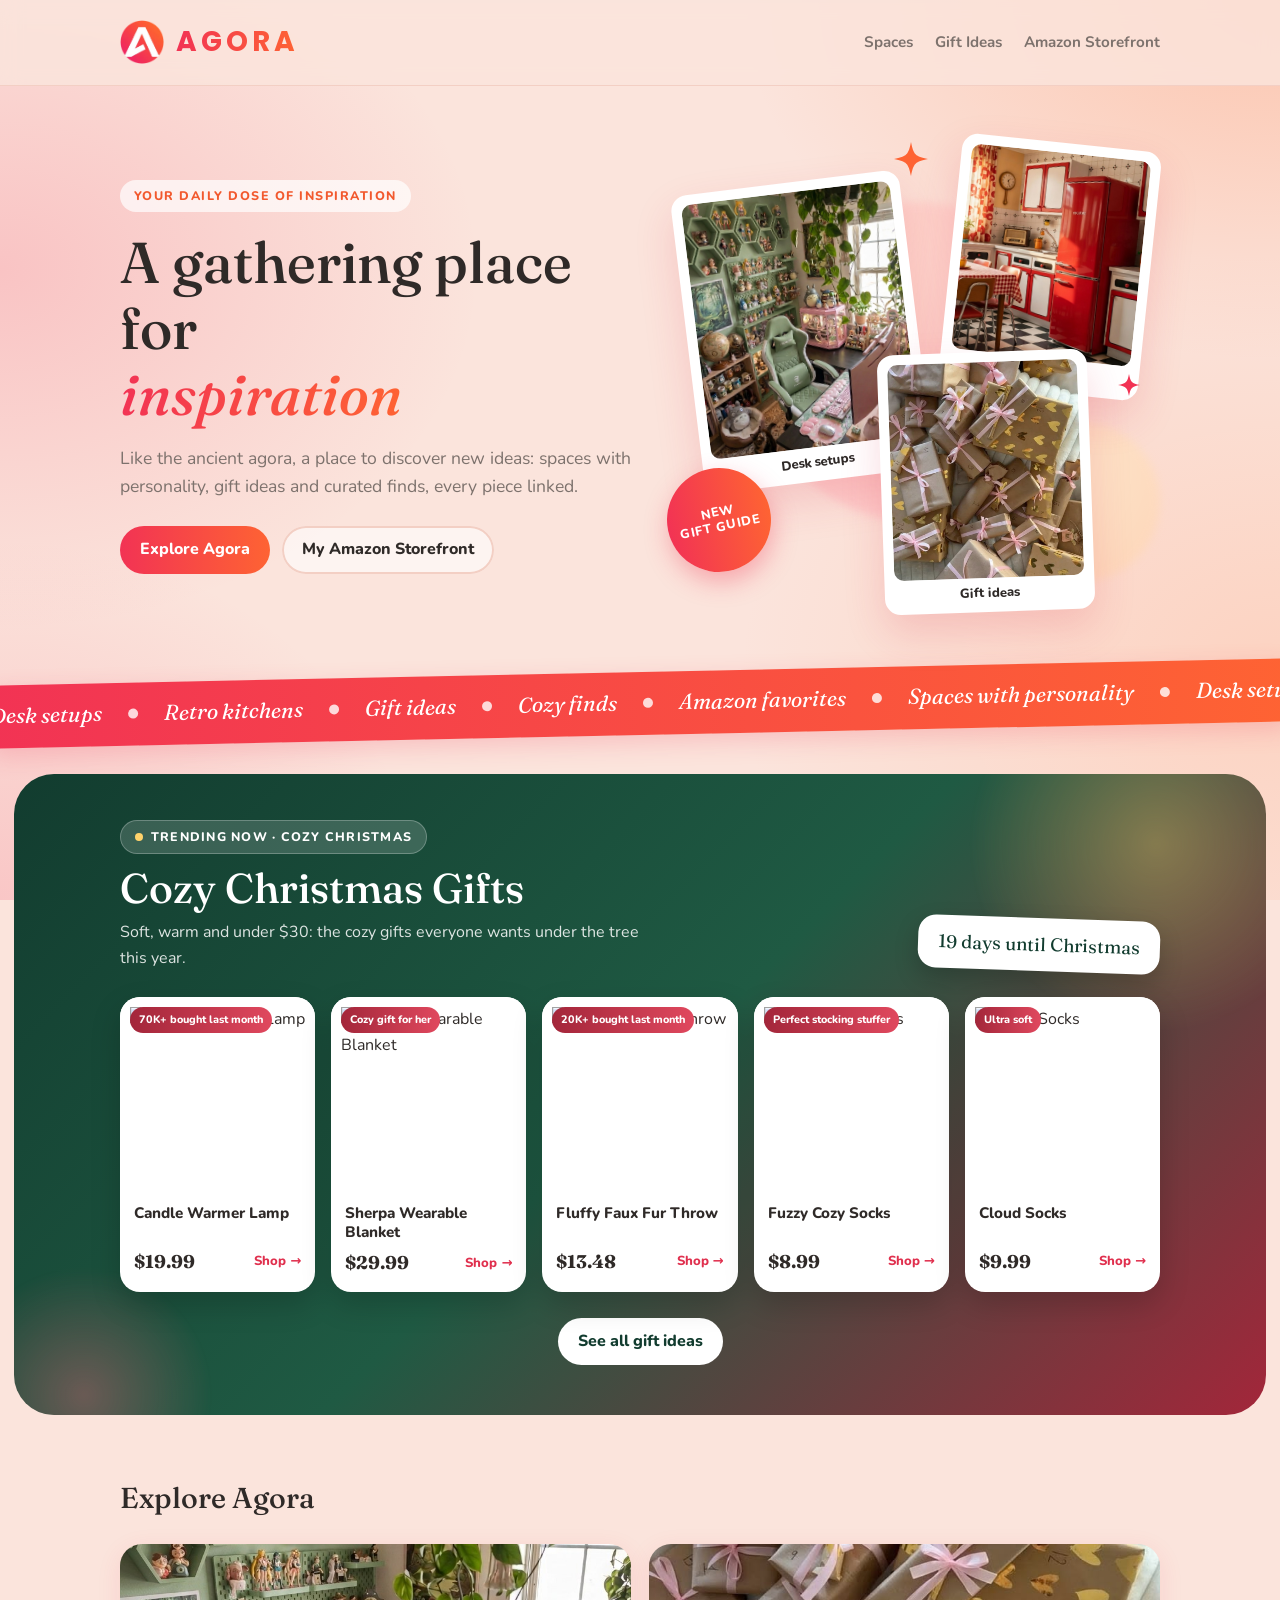
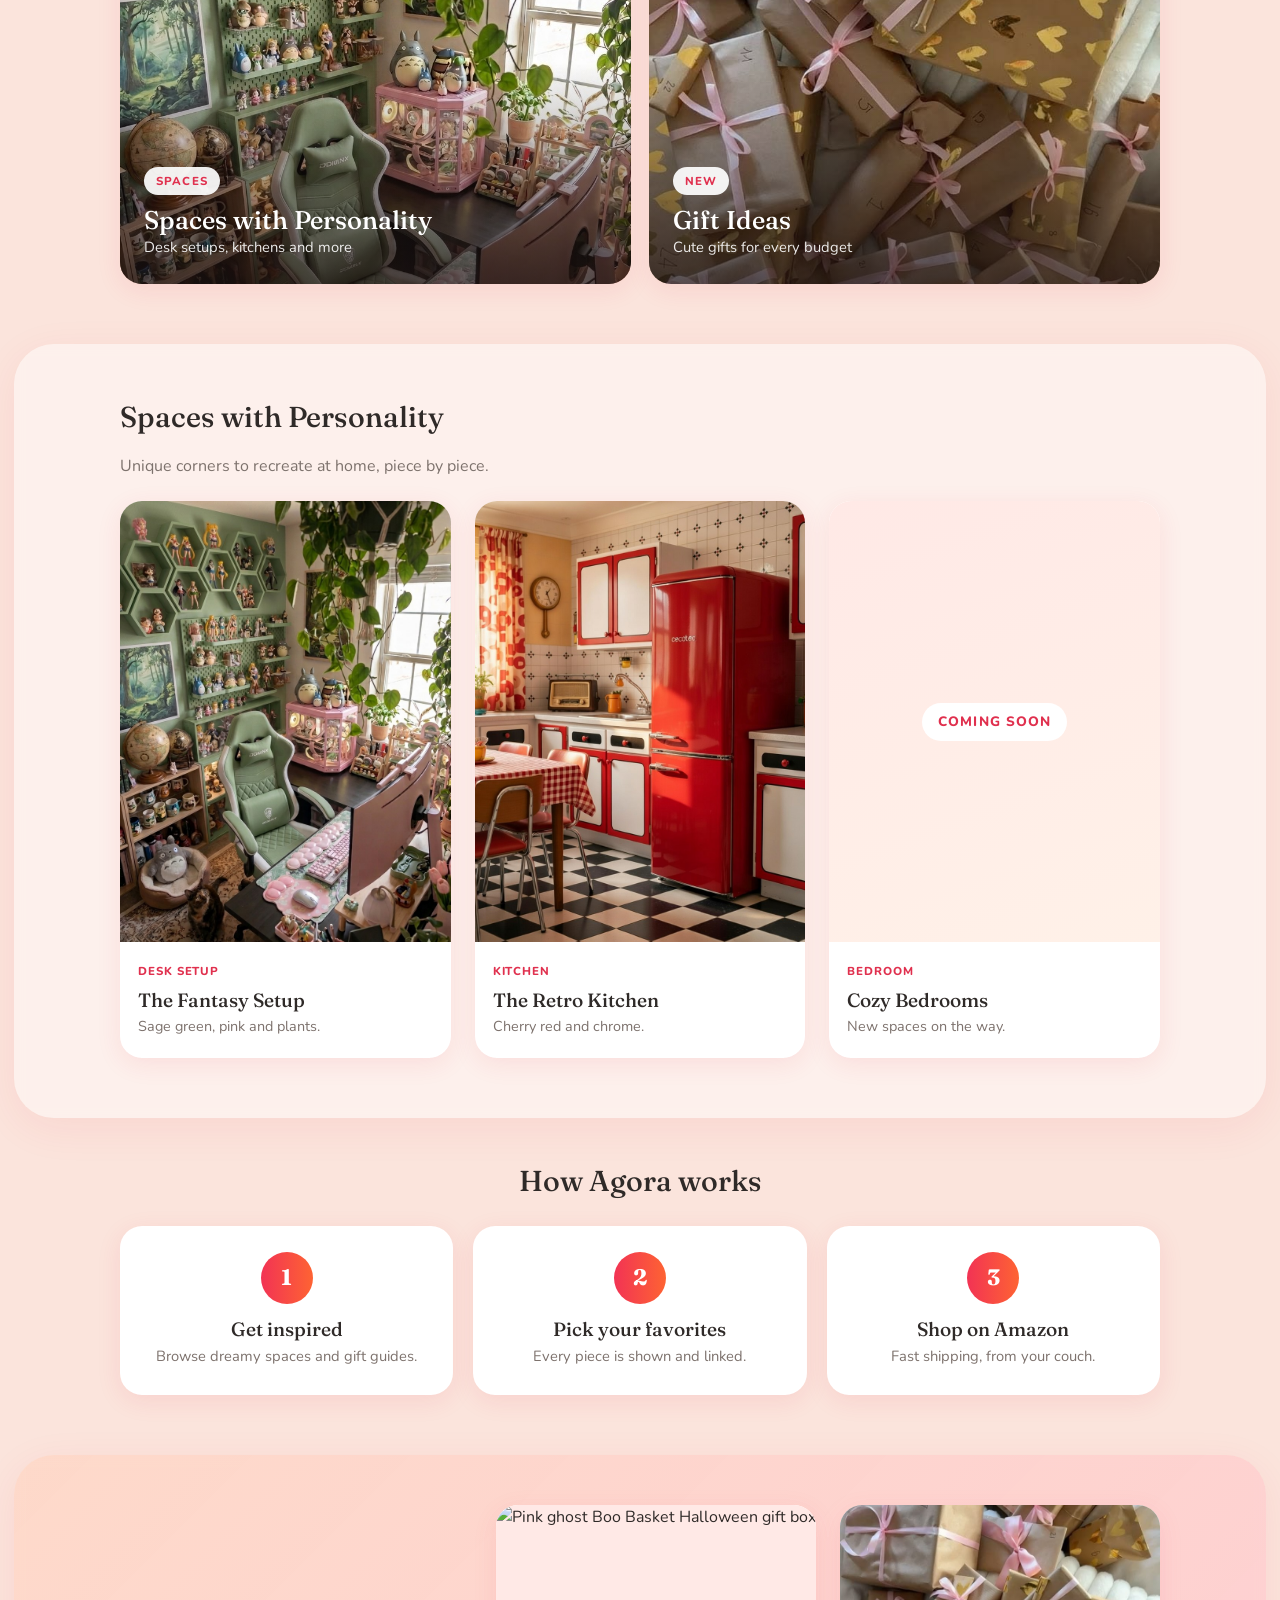
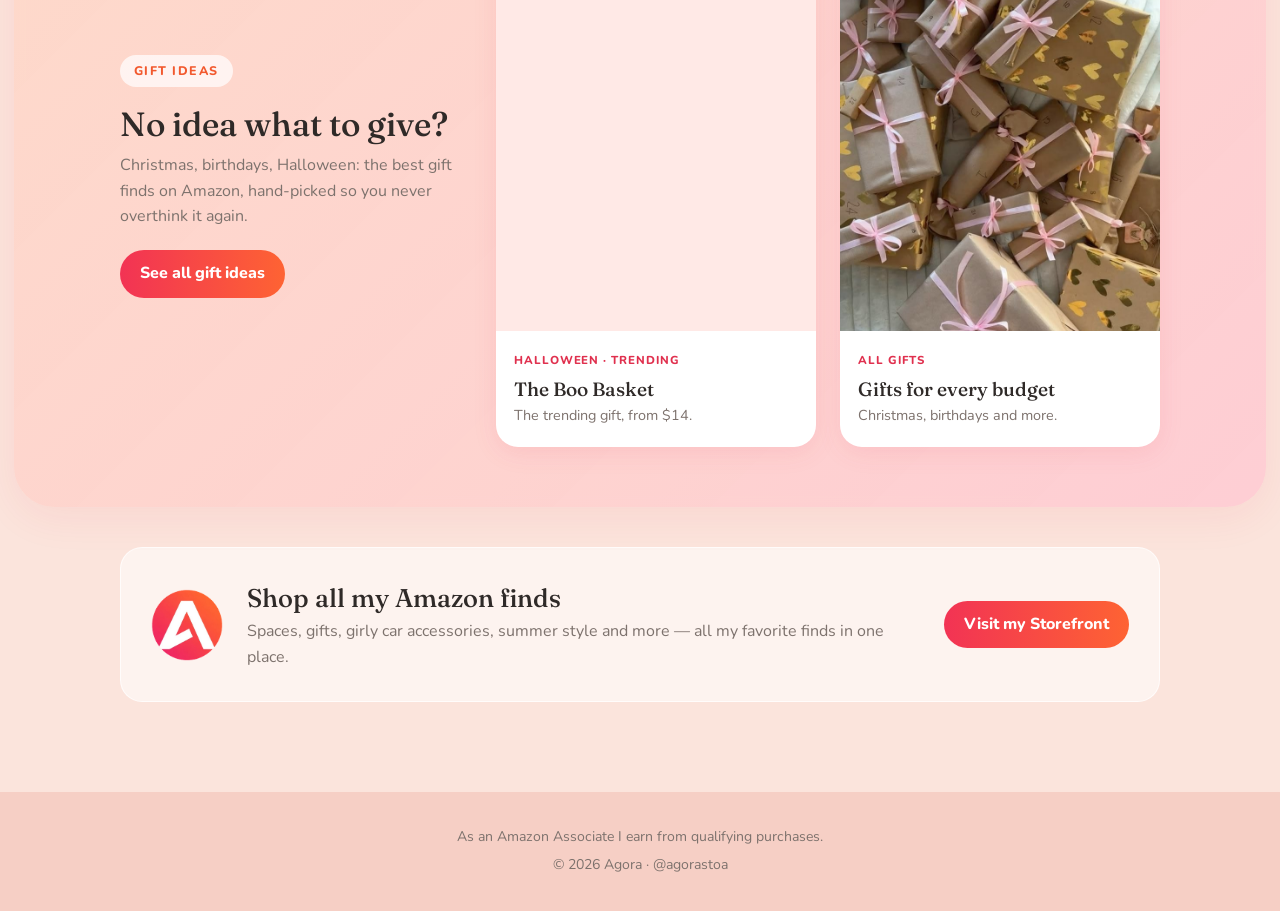
==== commit 3f0ed59f: "Home: add Trending Now section" ====
--- a/index.html
+++ b/index.html
@@ -54,6 +54,8 @@
     <span>Desk setups</span><i></i><span>Retro kitchens</span><i></i><span>Gift ideas</span><i></i><span>Cozy finds</span><i></i><span>Amazon favorites</span><i></i><span>Spaces with personality</span><i></i>
     <span>Desk setups</span><i></i><span>Retro kitchens</span><i></i><span>Gift ideas</span><i></i><span>Cozy finds</span><i></i><span>Amazon favorites</span><i></i><span>Spaces with personality</span><i></i>
   </div></div>
+
+  <section id="trending" class="trending"></section>
 
   <section id="categories">
     <div class="wrap">
@@ -170,6 +172,7 @@
 var io=new IntersectionObserver(function(en){en.forEach(function(e){if(e.isIntersecting){e.target.classList.add('in');io.unobserve(e.target);}})},{threshold:.12});
 els.forEach(function(e){io.observe(e)});})();
 </script>
+<script src="assets/trending.js"></script>
 <script data-goatcounter="https://agorastoa.goatcounter.com/count" async src="//gc.zgo.at/count.js"></script>
 </body>
 </html>
--- a/assets/style.css
+++ b/assets/style.css
@@ -371,3 +371,67 @@
   .reveal { opacity: 1; transform: none; }
 }
 main { overflow-x: clip; }
+
+/* ===== Warmer colored background (no white) ===== */
+:root { --bg: #fbe4dc; --line: #f3cfc4; }
+body:not(.theme-fantasy):not(.theme-retro) {
+  background:
+    radial-gradient(900px 600px at 100% 0%, rgba(254,140,90,.35), transparent 60%),
+    radial-gradient(800px 600px at 0% 30%, rgba(242,80,110,.22), transparent 60%),
+    radial-gradient(900px 700px at 100% 75%, rgba(255,170,130,.30), transparent 60%),
+    radial-gradient(700px 600px at 0% 100%, rgba(242,80,110,.20), transparent 60%),
+    #fbe4dc;
+  background-attachment: fixed;
+}
+body:not(.theme-fantasy):not(.theme-retro) header.site { background: rgba(251,228,220,.82); }
+section.band { background: rgba(255,255,255,.45); backdrop-filter: blur(6px); box-shadow: 0 10px 40px rgba(224,48,78,.08); }
+section.band-warm { background: linear-gradient(135deg, rgba(255,214,196,.75), rgba(255,196,208,.7)); }
+.storefront { background: rgba(255,255,255,.55); border-color: rgba(255,255,255,.7); }
+footer.site { background: #f6cfc5; }
+.btn-ghost { background: rgba(255,255,255,.6); }
+.pill { background: rgba(255,255,255,.7); }
+
+/* ===== Trending Now (seasonal) ===== */
+section.trending { margin: 10px 14px 30px; border-radius: 40px; padding: 46px 0 50px; color: #fff; position: relative; overflow: hidden; }
+section.trending::before, section.trending::after { content: ""; position: absolute; border-radius: 50%; filter: blur(2px); opacity: .35; pointer-events: none; }
+section.trending::before { width: 380px; height: 380px; right: -80px; top: -120px; animation: blob 12s ease-in-out infinite; }
+section.trending::after { width: 260px; height: 260px; left: -60px; bottom: -110px; animation: blob 10s ease-in-out infinite reverse; }
+.season-halloween { background: linear-gradient(135deg, #3a1f3d 0%, #5b2a4a 45%, #c2492e 100%); }
+.season-halloween::before { background: radial-gradient(circle, #ff8a3d, transparent 70%); }
+.season-halloween::after { background: radial-gradient(circle, #ff5fa2, transparent 70%); }
+.season-christmas { background: linear-gradient(135deg, #123c2f 0%, #1f5a43 50%, #a3263a 100%); }
+.season-christmas::before { background: radial-gradient(circle, #ffd36b, transparent 70%); }
+.season-christmas::after { background: radial-gradient(circle, #ff6b81, transparent 70%); }
+.trending .wrap { position: relative; z-index: 1; }
+.t-head { display: flex; justify-content: space-between; align-items: flex-end; gap: 20px; flex-wrap: wrap; margin-bottom: 26px; }
+.t-kicker { display: inline-flex; align-items: center; gap: 8px; background: rgba(255,255,255,.16); border: 1px solid rgba(255,255,255,.25); padding: 6px 14px; border-radius: 999px; font-weight: 800; font-size: .78rem; letter-spacing: .1em; text-transform: uppercase; }
+.t-kicker i { width: 8px; height: 8px; border-radius: 50%; background: #ffd36b; box-shadow: 0 0 0 0 rgba(255,211,107,.7); animation: pulse 1.8s infinite; }
+@keyframes pulse { 0% { box-shadow: 0 0 0 0 rgba(255,211,107,.7); } 70% { box-shadow: 0 0 0 10px rgba(255,211,107,0); } 100% { box-shadow: 0 0 0 0 rgba(255,211,107,0); } }
+.t-head h2 { font-family: "Fraunces", Georgia, serif; font-weight: 500; font-size: clamp(1.9rem, 4vw, 2.6rem); line-height: 1.1; margin: 12px 0 8px; }
+.t-head p { opacity: .85; max-width: 520px; }
+.t-count { background: #fff; color: #3a1f3d; font-family: "Fraunces", Georgia, serif; font-size: 1.15rem; padding: 12px 20px; border-radius: 18px; transform: rotate(2deg); box-shadow: 0 10px 24px rgba(0,0,0,.2); }
+.season-christmas .t-count { color: #123c2f; }
+.t-row-cards { display: grid; grid-template-columns: repeat(5, 1fr); gap: 16px; }
+.t-card { background: #fff; color: var(--ink); text-decoration: none; border-radius: 20px; overflow: hidden; box-shadow: 0 12px 30px rgba(0,0,0,.18); transition: transform .3s ease; animation: tIn .6s ease both; }
+.t-card:hover { transform: translateY(-6px) rotate(-1deg); }
+@keyframes tIn { from { opacity: 0; transform: translateY(18px); } to { opacity: 1; transform: none; } }
+.t-img { position: relative; background: #fff; }
+.t-img img { width: 100%; aspect-ratio: 1; object-fit: contain; display: block; padding: 10px; transition: transform .5s ease; }
+.t-card:hover .t-img img { transform: scale(1.06); }
+.t-note { position: absolute; left: 10px; top: 10px; background: var(--brand-gradient); color: #fff; font-size: .68rem; font-weight: 800; padding: 4px 9px; border-radius: 999px; }
+.season-halloween .t-note { background: linear-gradient(90deg, #c2492e, #ff8a3d); }
+.season-christmas .t-note { background: linear-gradient(90deg, #a3263a, #e0485e); }
+.t-body { padding: 12px 14px 14px; }
+.t-body h3 { font-size: .95rem; font-weight: 800; line-height: 1.25; min-height: 2.4em; }
+.t-row { display: flex; justify-content: space-between; align-items: center; margin-top: 6px; }
+.t-row b { font-family: "Fraunces", Georgia, serif; font-size: 1.15rem; }
+.t-row span { font-weight: 800; font-size: .82rem; color: var(--primary); }
+.t-cta { text-align: center; margin-top: 26px; }
+.t-btn { background: #fff; color: #3a1f3d; }
+.season-christmas .t-btn { color: #123c2f; }
+.t-btn:hover { background: #ffd36b; color: #2b2b2b; }
+@media (max-width: 960px) {
+  .t-row-cards { display: flex; overflow-x: auto; scroll-snap-type: x mandatory; padding-bottom: 8px; -webkit-overflow-scrolling: touch; }
+  .t-card { flex: 0 0 62%; scroll-snap-align: start; }
+  section.trending { margin: 10px 6px 24px; border-radius: 28px; }
+}
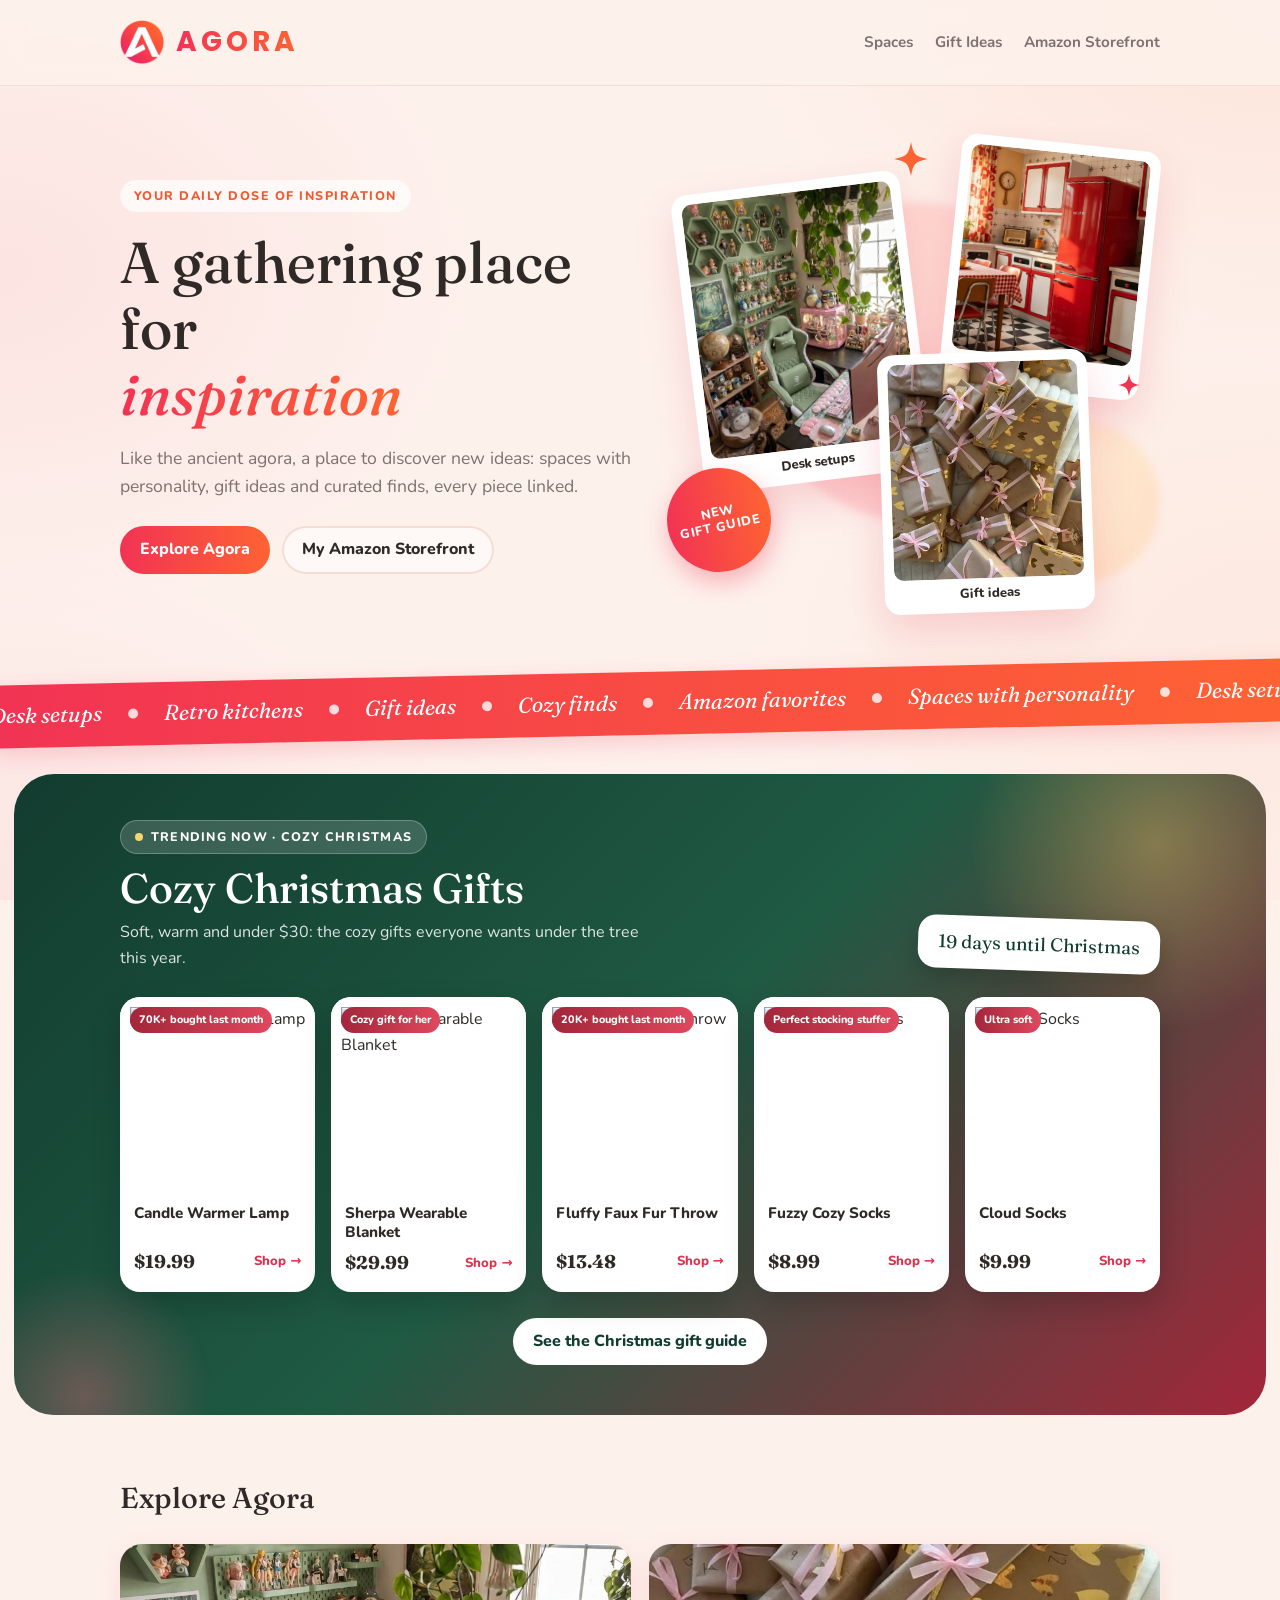
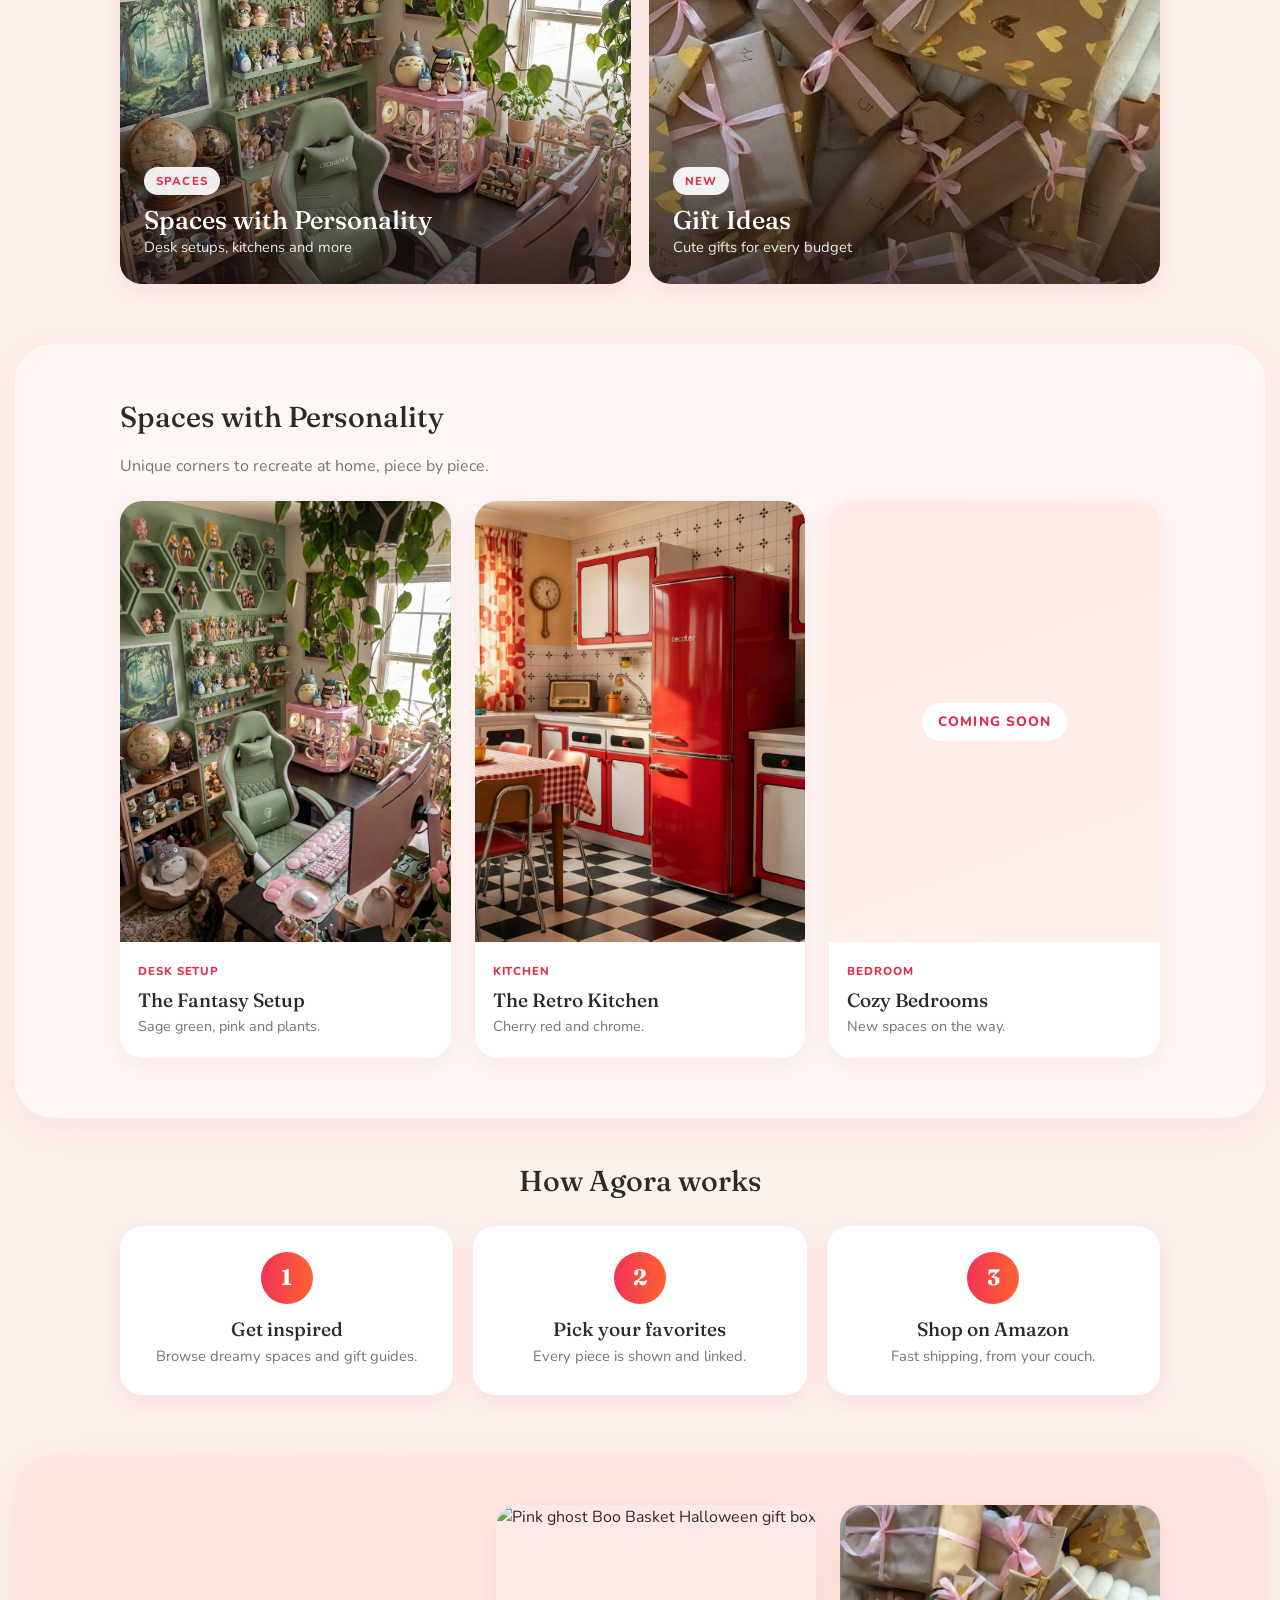
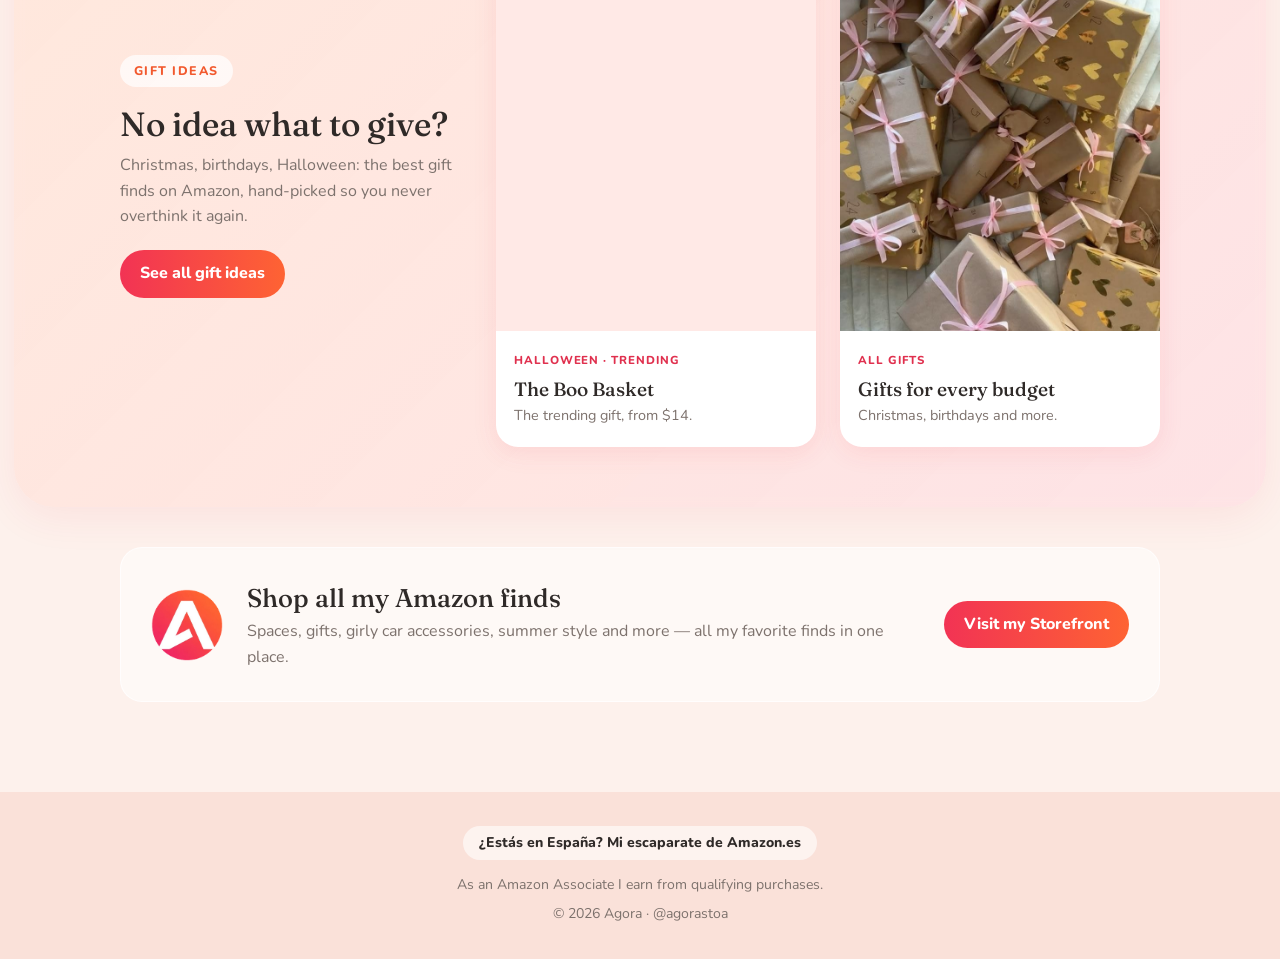
==== commit ad35f29b: "Add Spanish page for Amazon.es storefront with footer link Co-Authored-By: Claude Opus 5.5 (1M conte" ====
--- a/index.html
+++ b/index.html
@@ -162,6 +162,7 @@
 
 <footer class="site">
   <div class="wrap">
+    <p style="margin-bottom:14px"><a href="es/" style="display:inline-block;padding:6px 16px;border-radius:999px;background:rgba(255,255,255,.6);color:var(--ink);font-weight:800;text-decoration:none">¿Estás en España? Mi escaparate de Amazon.es</a></p>
     <p>As an Amazon Associate I earn from qualifying purchases.</p>
     <p>© 2026 Agora · @agorastoa</p>
   </div>
--- a/assets/style.css
+++ b/assets/style.css
@@ -435,3 +435,18 @@
   .t-card { flex: 0 0 62%; scroll-snap-align: start; }
   section.trending { margin: 10px 6px 24px; border-radius: 28px; }
 }
+
+/* ===== Softer pink background ===== */
+:root { --bg: #fdf1ec; --line: #f6ddd4; }
+body:not(.theme-fantasy):not(.theme-retro) {
+  background:
+    radial-gradient(900px 600px at 100% 0%, rgba(254,160,120,.16), transparent 60%),
+    radial-gradient(800px 600px at 0% 30%, rgba(242,110,135,.10), transparent 60%),
+    radial-gradient(900px 700px at 100% 75%, rgba(255,185,150,.14), transparent 60%),
+    radial-gradient(700px 600px at 0% 100%, rgba(242,110,135,.09), transparent 60%),
+    #fdf1ec;
+  background-attachment: fixed;
+}
+body:not(.theme-fantasy):not(.theme-retro) header.site { background: rgba(253,241,236,.85); }
+section.band-warm { background: linear-gradient(135deg, rgba(255,228,214,.7), rgba(255,220,226,.65)); }
+footer.site { background: #fae1d9; }
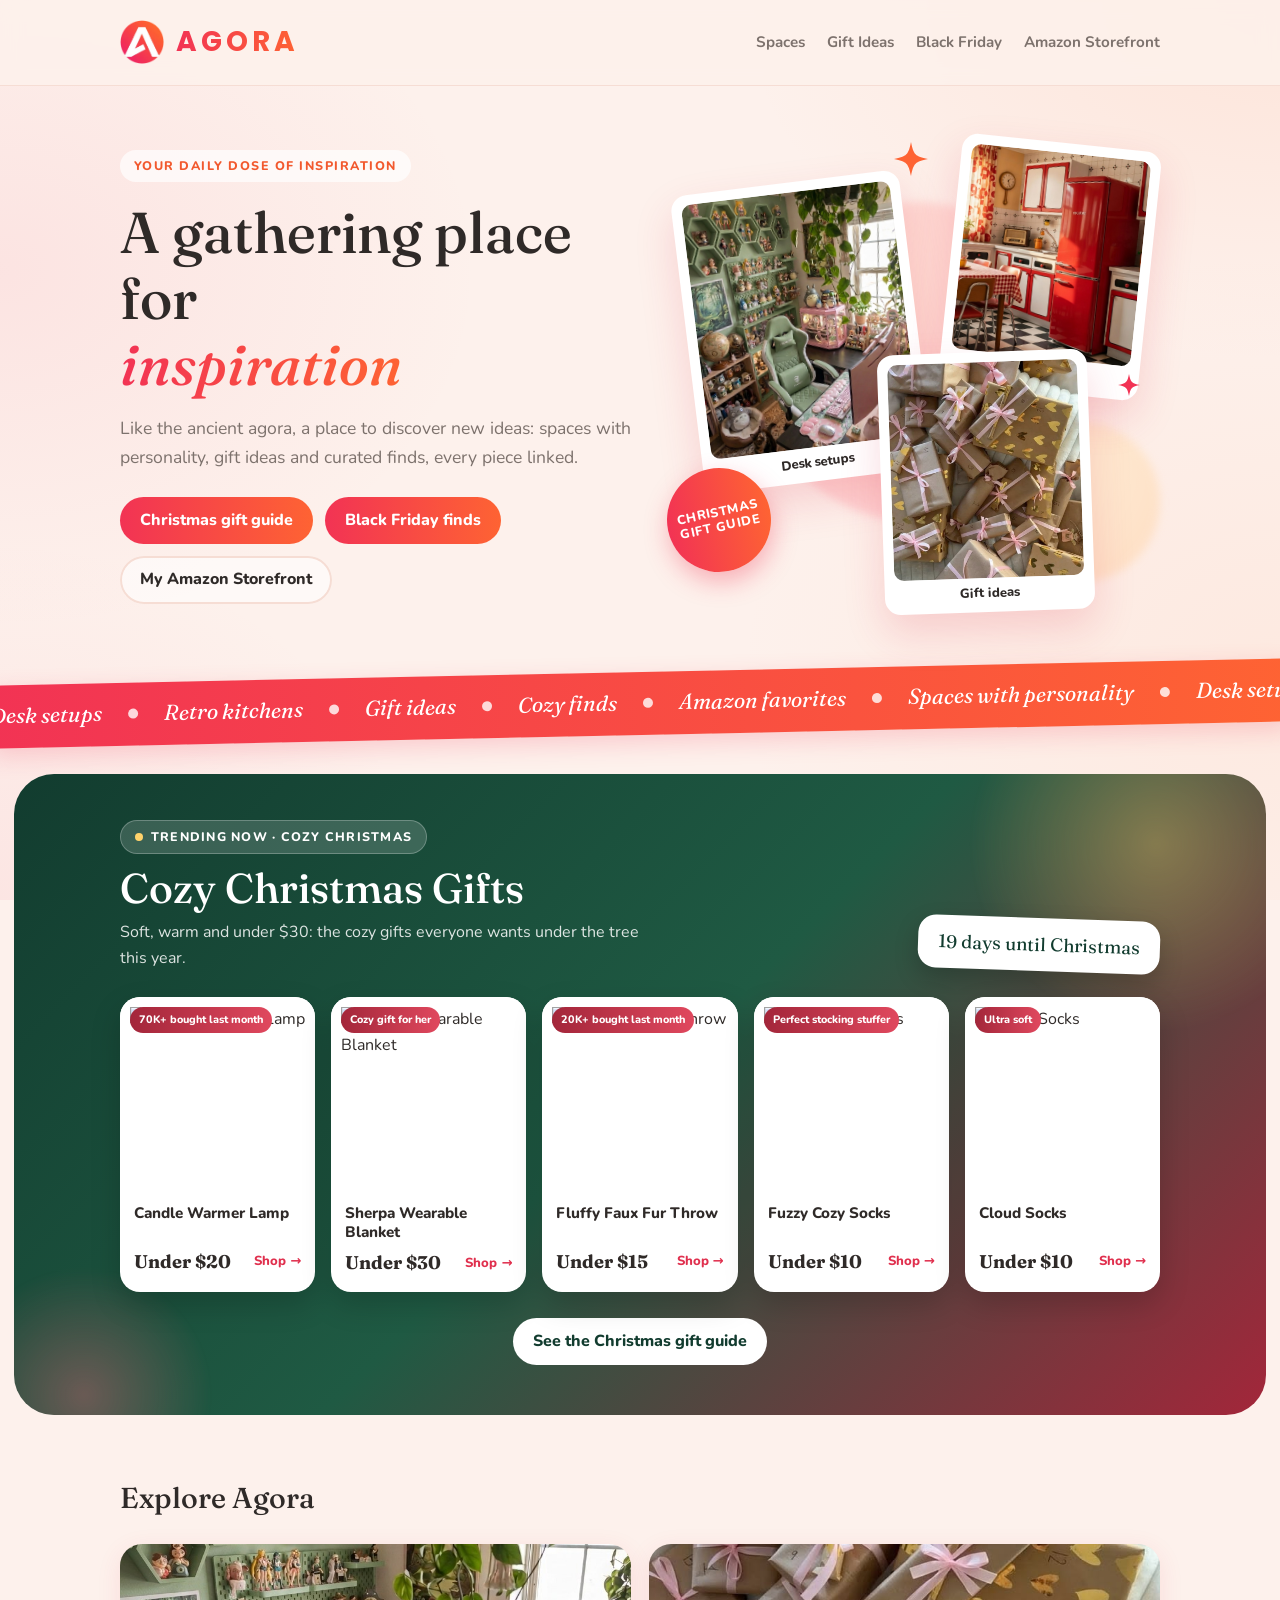
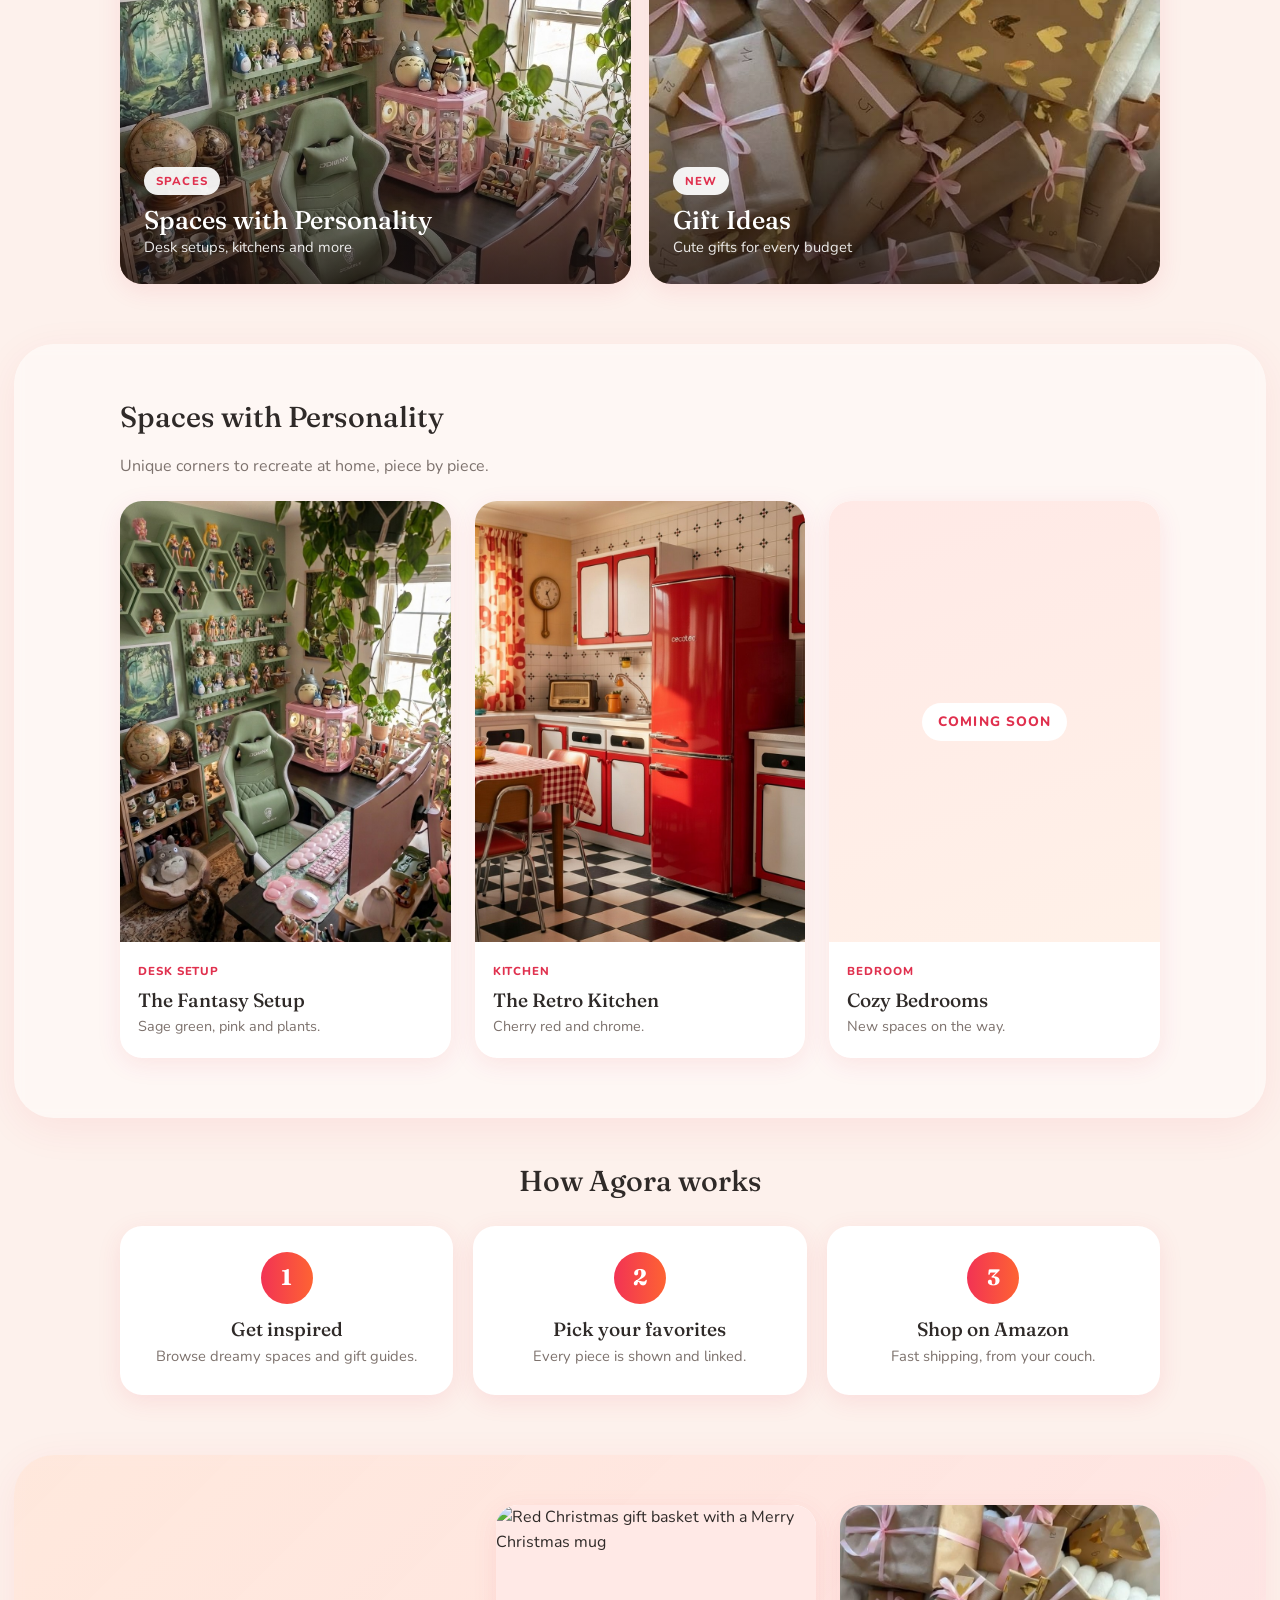
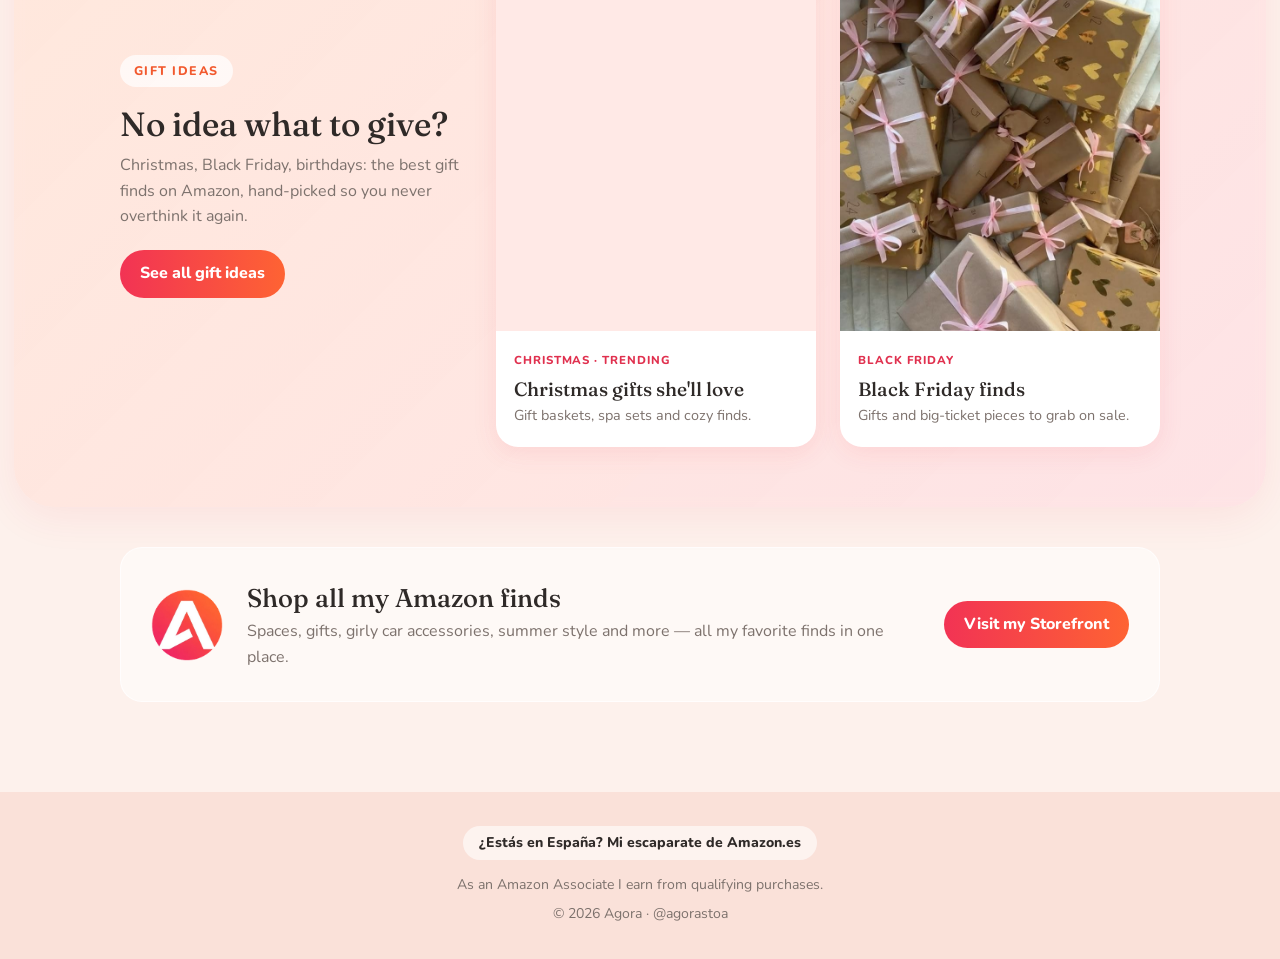
==== commit 2a20a65b: "Add Black Friday page, seasonal home/gifts refresh, SEO titles and schema - New /deals/black-friday." ====
--- a/index.html
+++ b/index.html
@@ -3,9 +3,9 @@
 <head>
   <meta charset="utf-8">
   <meta name="viewport" content="width=device-width, initial-scale=1">
-  <title>Agora · Your Daily Dose of Inspiration</title>
+  <title>Agora · Christmas Gift Ideas for Her, Cozy Finds & Dreamy Spaces</title>
   <link rel="icon" href="assets/img/logo.png">
-  <meta name="description" content="Agora is a gathering place for inspiration: dreamy spaces, gift ideas and curated Amazon finds, every piece linked.">
+  <meta name="description" content="Hand-picked Amazon finds: Christmas gift ideas for her, Black Friday picks, cozy gifts under $30 and dreamy spaces to shop piece by piece.">
   <link rel="canonical" href="https://agorastoa.github.io/">
   <meta property="og:title" content="Agora · Your Daily Dose of Inspiration">
   <meta property="og:description" content="Agora is a gathering place for inspiration: dreamy spaces, gift ideas and curated Amazon finds, every piece linked.">
@@ -23,6 +23,7 @@
     <nav>
       <a href="#spaces">Spaces</a>
       <a href="gifts/">Gift Ideas</a>
+      <a href="deals/black-friday.html">Black Friday</a>
       <a data-goatcounter-click="storefront-index-1" data-goatcounter-title="Amazon Storefront (index)" href="https://a.co/d/02xRM8Po" target="_blank" rel="sponsored noopener">Amazon Storefront</a>
     </nav>
   </div>
@@ -35,7 +36,8 @@
       <h1>A gathering place for<br><em>inspiration</em></h1>
       <p>Like the ancient agora, a place to discover new ideas: spaces with personality, gift ideas and curated finds, every piece linked.</p>
       <div class="hero-btns">
-        <a class="btn btn-brand" href="#categories">Explore Agora</a>
+        <a class="btn btn-brand" href="gifts/christmas.html">Christmas gift guide</a>
+        <a class="btn btn-brand" href="deals/black-friday.html">Black Friday finds</a>
         <a data-goatcounter-click="storefront-index-2" data-goatcounter-title="Amazon Storefront (index)" class="btn btn-ghost" href="https://a.co/d/02xRM8Po" target="_blank" rel="sponsored noopener">My Amazon Storefront</a>
       </div>
     </div>
@@ -44,7 +46,7 @@
       <a class="ph ph-1" href="setups/fantasy-setup.html" tabindex="-1"><img src="assets/img/fantasy-setup.jpg" alt=""><span>Desk setups</span></a>
       <a class="ph ph-2" href="kitchens/retro-kitchen.html" tabindex="-1"><img src="assets/img/fridge.jpg" alt=""><span>Retro kitchen</span></a>
       <a class="ph ph-3" href="gifts/" tabindex="-1"><img src="assets/img/gift-ideas-photo.jpg" alt=""><span>Gift ideas</span></a>
-      <span class="sticker">New<br>gift guide</span>
+      <span class="sticker">Christmas<br>gift guide</span>
       <svg class="spark s1" viewBox="-20 -20 40 40"><path d="M0 -20 C3 -5 5 -3 20 0 C5 3 3 5 0 20 C-3 5 -5 3 -20 0 C-5 -3 -3 -5 0 -20Z"/></svg>
       <svg class="spark s2" viewBox="-20 -20 40 40"><path d="M0 -20 C3 -5 5 -3 20 0 C5 3 3 5 0 20 C-3 5 -5 3 -20 0 C-5 -3 -3 -5 0 -20Z"/></svg>
     </div>
@@ -124,23 +126,23 @@
       <div class="gifts-intro reveal">
         <span class="pill">Gift ideas</span>
         <h2 class="section-title">No idea what to give?</h2>
-        <p>Christmas, birthdays, Halloween: the best gift finds on Amazon, hand-picked so you never overthink it again.</p>
+        <p>Christmas, Black Friday, birthdays: the best gift finds on Amazon, hand-picked so you never overthink it again.</p>
         <a class="btn btn-brand" href="gifts/">See all gift ideas</a>
       </div>
-      <a class="card reveal" href="gifts/#boo-basket">
-        <img src="https://m.media-amazon.com/images/I/71ba9UZZWLL._AC_SL1500_.jpg" alt="Pink ghost Boo Basket Halloween gift box">
+      <a class="card reveal" href="gifts/christmas.html">
+        <img src="https://m.media-amazon.com/images/I/71V4mcPRaZL._AC_SL800_.jpg" alt="Red Christmas gift basket with a Merry Christmas mug">
         <div class="body">
-          <span class="kind">Halloween · Trending</span>
-          <h3>The Boo Basket</h3>
-          <p>The trending gift, from $14.</p>
+          <span class="kind">Christmas · Trending</span>
+          <h3>Christmas gifts she'll love</h3>
+          <p>Gift baskets, spa sets and cozy finds.</p>
         </div>
       </a>
-      <a class="card reveal" href="gifts/">
+      <a class="card reveal" href="deals/black-friday.html">
         <img src="assets/img/gift-ideas-photo.jpg" alt="Kraft paper gifts tied with pink ribbons">
         <div class="body">
-          <span class="kind">All gifts</span>
-          <h3>Gifts for every budget</h3>
-          <p>Christmas, birthdays and more.</p>
+          <span class="kind">Black Friday</span>
+          <h3>Black Friday finds</h3>
+          <p>Gifts and big-ticket pieces to grab on sale.</p>
         </div>
       </a>
     </div>
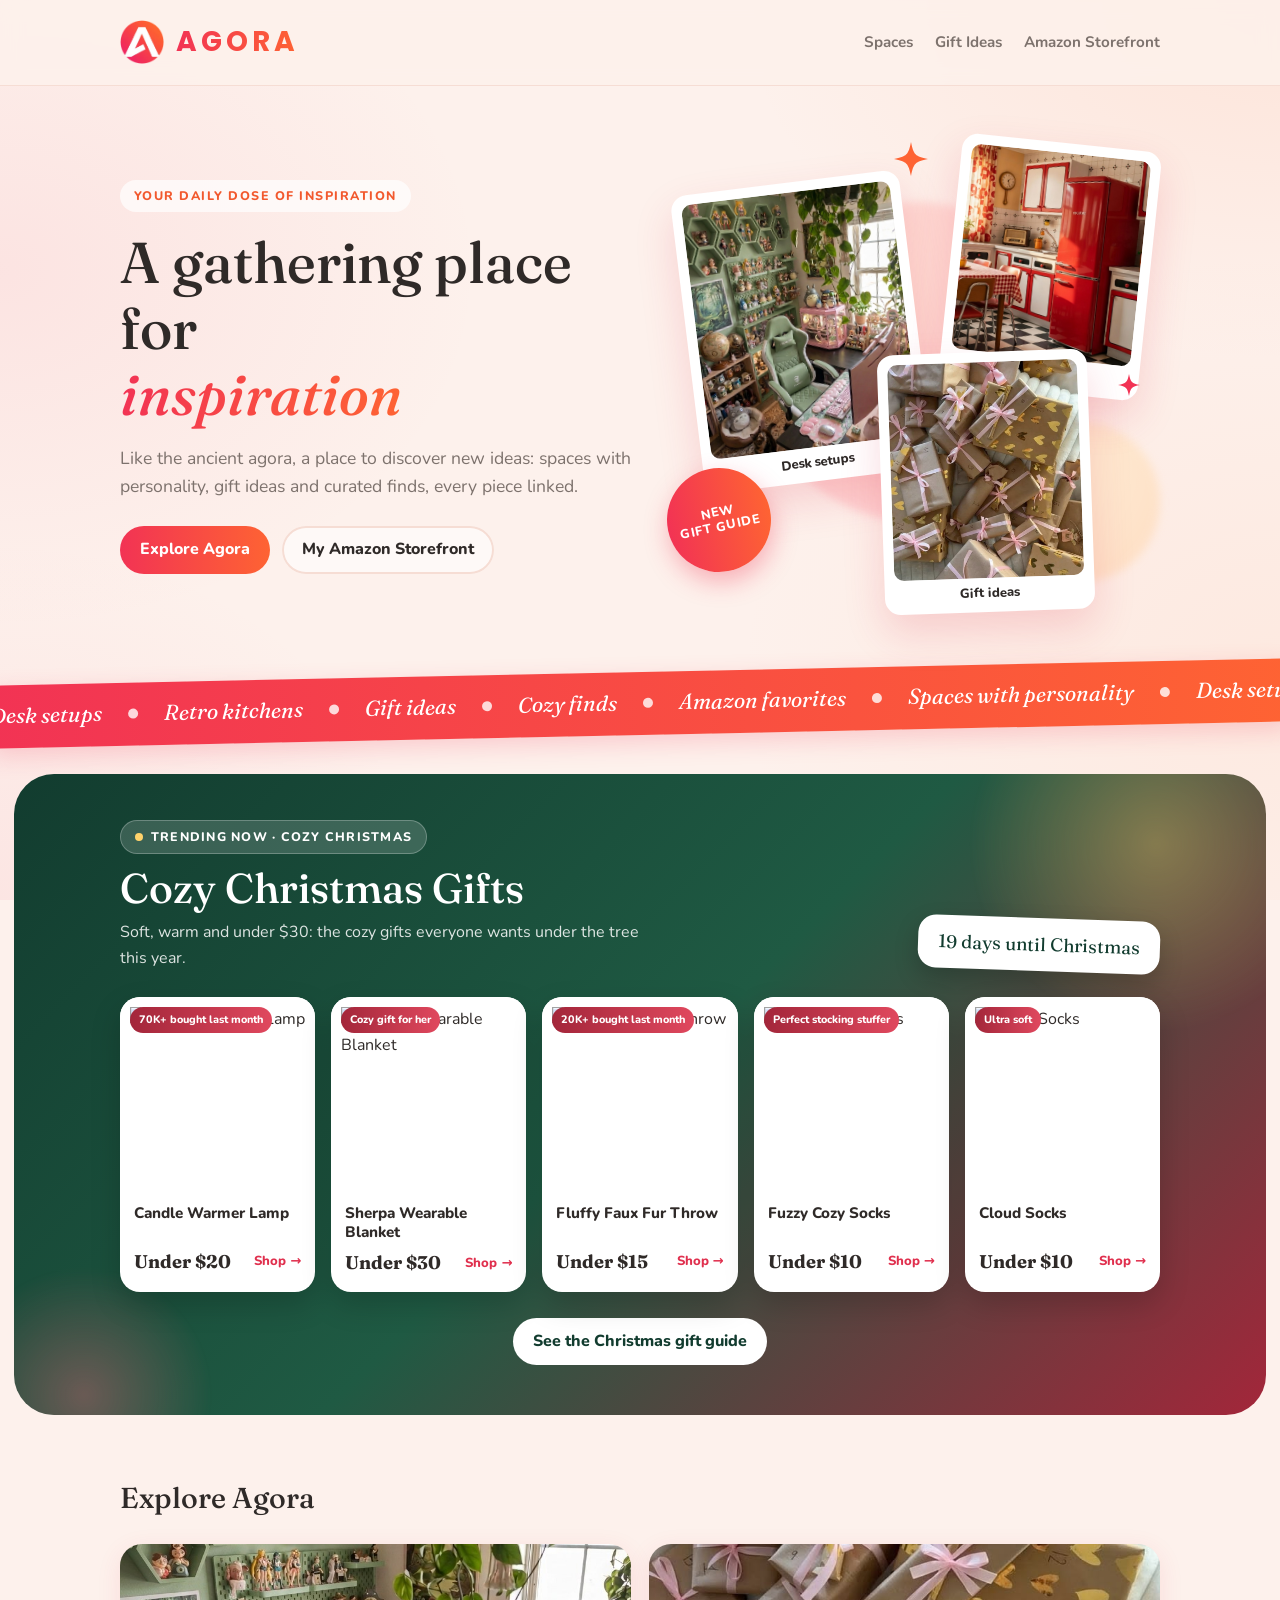
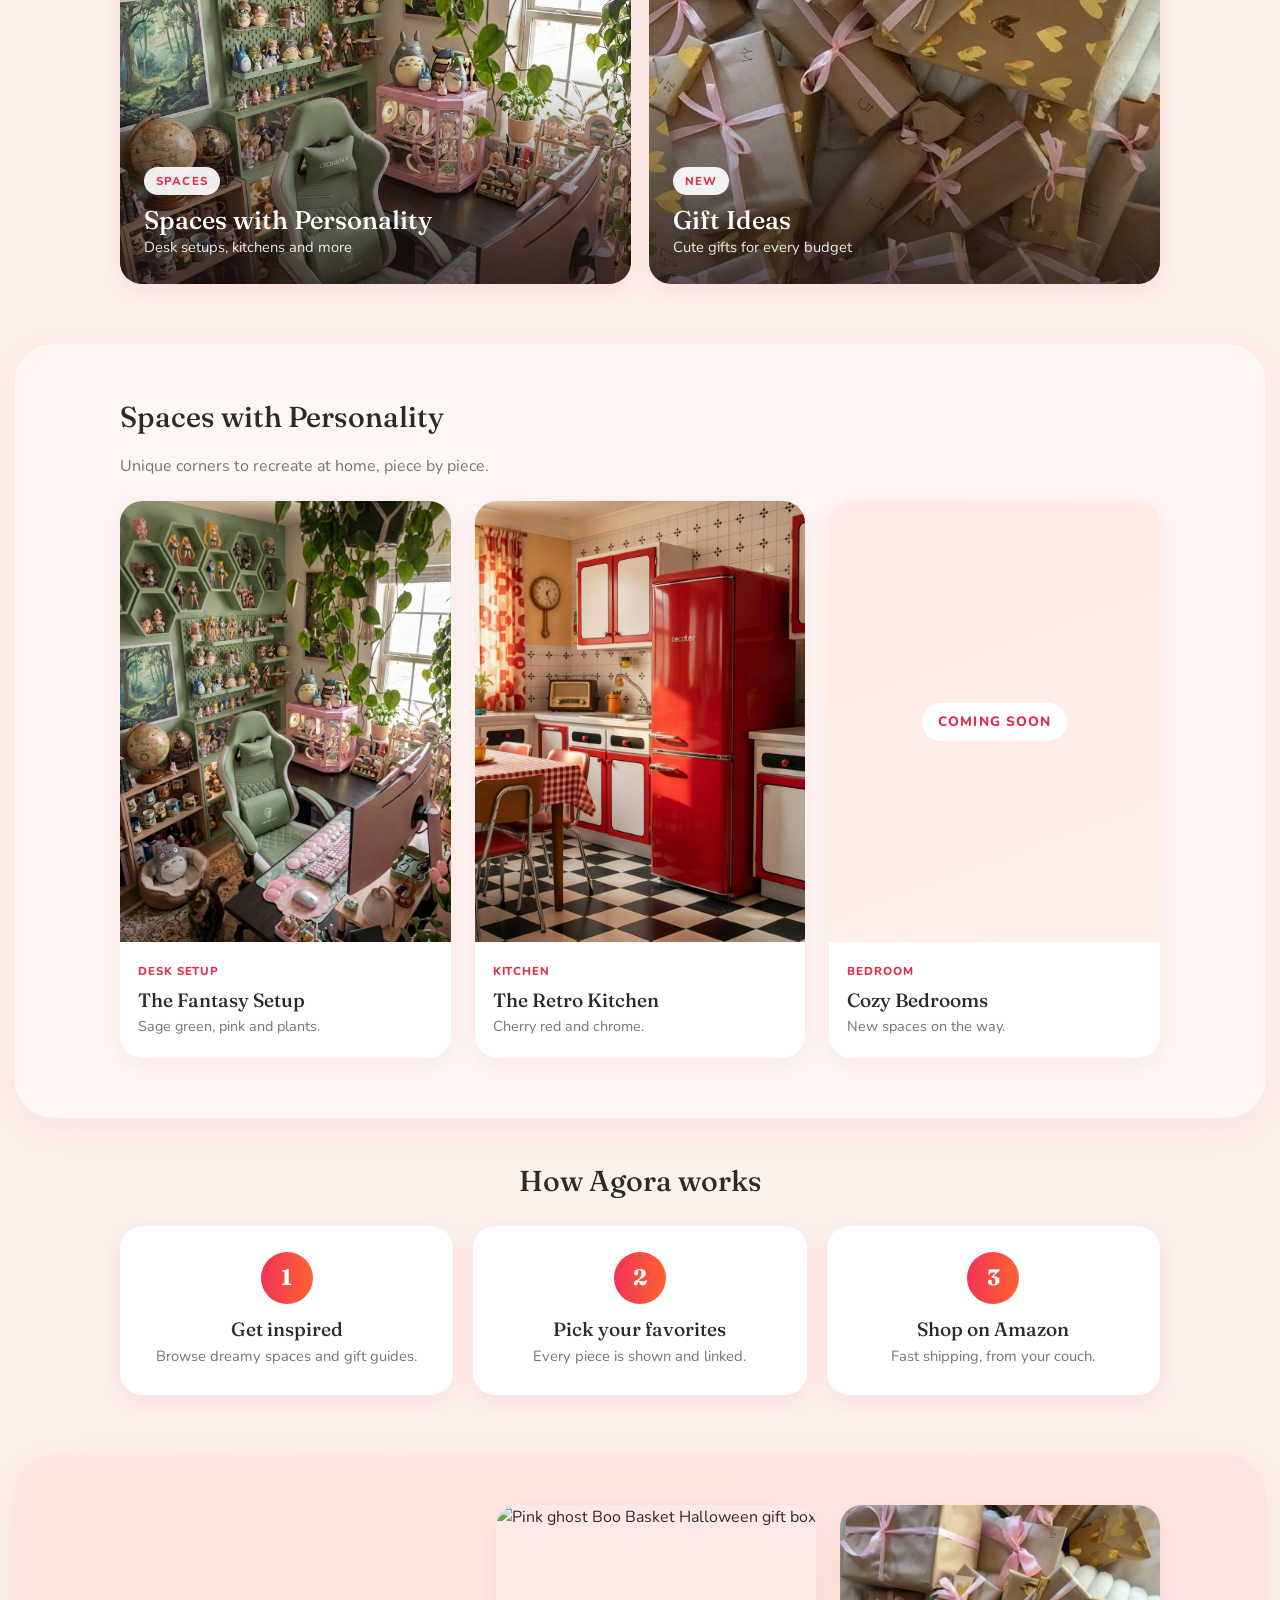
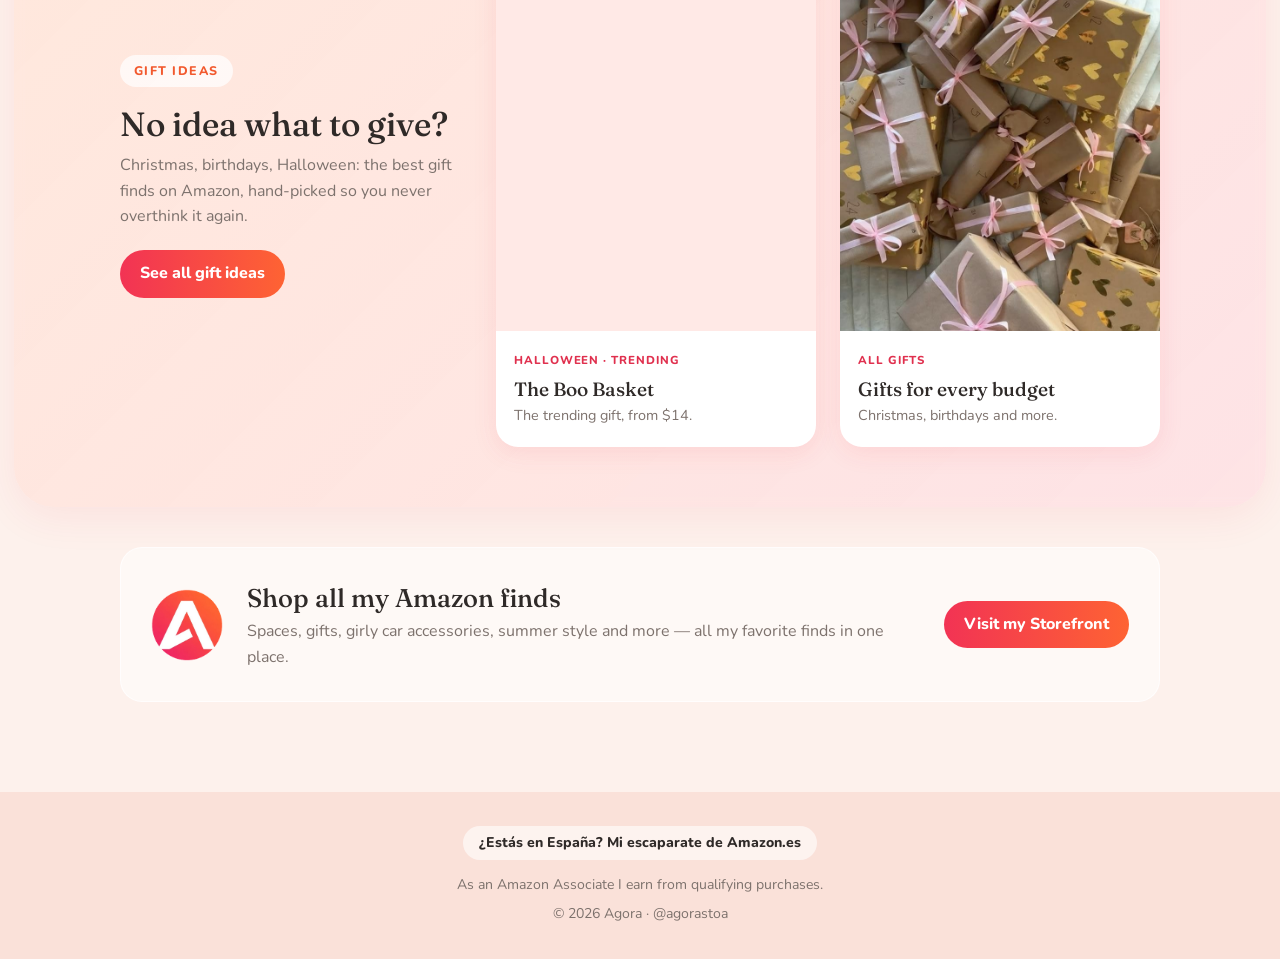
==== commit 5b5cef5f: "Add Pinterest domain verification tag" ====
--- a/index.html
+++ b/index.html
@@ -3,9 +3,10 @@
 <head>
   <meta charset="utf-8">
   <meta name="viewport" content="width=device-width, initial-scale=1">
-  <title>Agora · Christmas Gift Ideas for Her, Cozy Finds & Dreamy Spaces</title>
+  <title>Agora · Your Daily Dose of Inspiration</title>
   <link rel="icon" href="assets/img/logo.png">
-  <meta name="description" content="Hand-picked Amazon finds: Christmas gift ideas for her, Black Friday picks, cozy gifts under $30 and dreamy spaces to shop piece by piece.">
+  <meta name="description" content="Agora is a gathering place for inspiration: dreamy spaces, gift ideas and curated Amazon finds, every piece linked.">
+  <meta name="p:domain_verify" content="b4386cb5deddc6f74aad68642c84450e"/>
   <link rel="canonical" href="https://agorastoa.github.io/">
   <meta property="og:title" content="Agora · Your Daily Dose of Inspiration">
   <meta property="og:description" content="Agora is a gathering place for inspiration: dreamy spaces, gift ideas and curated Amazon finds, every piece linked.">
@@ -23,7 +24,6 @@
     <nav>
       <a href="#spaces">Spaces</a>
       <a href="gifts/">Gift Ideas</a>
-      <a href="deals/black-friday.html">Black Friday</a>
       <a data-goatcounter-click="storefront-index-1" data-goatcounter-title="Amazon Storefront (index)" href="https://a.co/d/02xRM8Po" target="_blank" rel="sponsored noopener">Amazon Storefront</a>
     </nav>
   </div>
@@ -36,8 +36,7 @@
       <h1>A gathering place for<br><em>inspiration</em></h1>
       <p>Like the ancient agora, a place to discover new ideas: spaces with personality, gift ideas and curated finds, every piece linked.</p>
       <div class="hero-btns">
-        <a class="btn btn-brand" href="gifts/christmas.html">Christmas gift guide</a>
-        <a class="btn btn-brand" href="deals/black-friday.html">Black Friday finds</a>
+        <a class="btn btn-brand" href="#categories">Explore Agora</a>
         <a data-goatcounter-click="storefront-index-2" data-goatcounter-title="Amazon Storefront (index)" class="btn btn-ghost" href="https://a.co/d/02xRM8Po" target="_blank" rel="sponsored noopener">My Amazon Storefront</a>
       </div>
     </div>
@@ -46,7 +45,7 @@
       <a class="ph ph-1" href="setups/fantasy-setup.html" tabindex="-1"><img src="assets/img/fantasy-setup.jpg" alt=""><span>Desk setups</span></a>
       <a class="ph ph-2" href="kitchens/retro-kitchen.html" tabindex="-1"><img src="assets/img/fridge.jpg" alt=""><span>Retro kitchen</span></a>
       <a class="ph ph-3" href="gifts/" tabindex="-1"><img src="assets/img/gift-ideas-photo.jpg" alt=""><span>Gift ideas</span></a>
-      <span class="sticker">Christmas<br>gift guide</span>
+      <span class="sticker">New<br>gift guide</span>
       <svg class="spark s1" viewBox="-20 -20 40 40"><path d="M0 -20 C3 -5 5 -3 20 0 C5 3 3 5 0 20 C-3 5 -5 3 -20 0 C-5 -3 -3 -5 0 -20Z"/></svg>
       <svg class="spark s2" viewBox="-20 -20 40 40"><path d="M0 -20 C3 -5 5 -3 20 0 C5 3 3 5 0 20 C-3 5 -5 3 -20 0 C-5 -3 -3 -5 0 -20Z"/></svg>
     </div>
@@ -126,23 +125,23 @@
       <div class="gifts-intro reveal">
         <span class="pill">Gift ideas</span>
         <h2 class="section-title">No idea what to give?</h2>
-        <p>Christmas, Black Friday, birthdays: the best gift finds on Amazon, hand-picked so you never overthink it again.</p>
+        <p>Christmas, birthdays, Halloween: the best gift finds on Amazon, hand-picked so you never overthink it again.</p>
         <a class="btn btn-brand" href="gifts/">See all gift ideas</a>
       </div>
-      <a class="card reveal" href="gifts/christmas.html">
-        <img src="https://m.media-amazon.com/images/I/71V4mcPRaZL._AC_SL800_.jpg" alt="Red Christmas gift basket with a Merry Christmas mug">
+      <a class="card reveal" href="gifts/#boo-basket">
+        <img src="https://m.media-amazon.com/images/I/71ba9UZZWLL._AC_SL1500_.jpg" alt="Pink ghost Boo Basket Halloween gift box">
         <div class="body">
-          <span class="kind">Christmas · Trending</span>
-          <h3>Christmas gifts she'll love</h3>
-          <p>Gift baskets, spa sets and cozy finds.</p>
+          <span class="kind">Halloween · Trending</span>
+          <h3>The Boo Basket</h3>
+          <p>The trending gift, from $14.</p>
         </div>
       </a>
-      <a class="card reveal" href="deals/black-friday.html">
+      <a class="card reveal" href="gifts/">
         <img src="assets/img/gift-ideas-photo.jpg" alt="Kraft paper gifts tied with pink ribbons">
         <div class="body">
-          <span class="kind">Black Friday</span>
-          <h3>Black Friday finds</h3>
-          <p>Gifts and big-ticket pieces to grab on sale.</p>
+          <span class="kind">All gifts</span>
+          <h3>Gifts for every budget</h3>
+          <p>Christmas, birthdays and more.</p>
         </div>
       </a>
     </div>
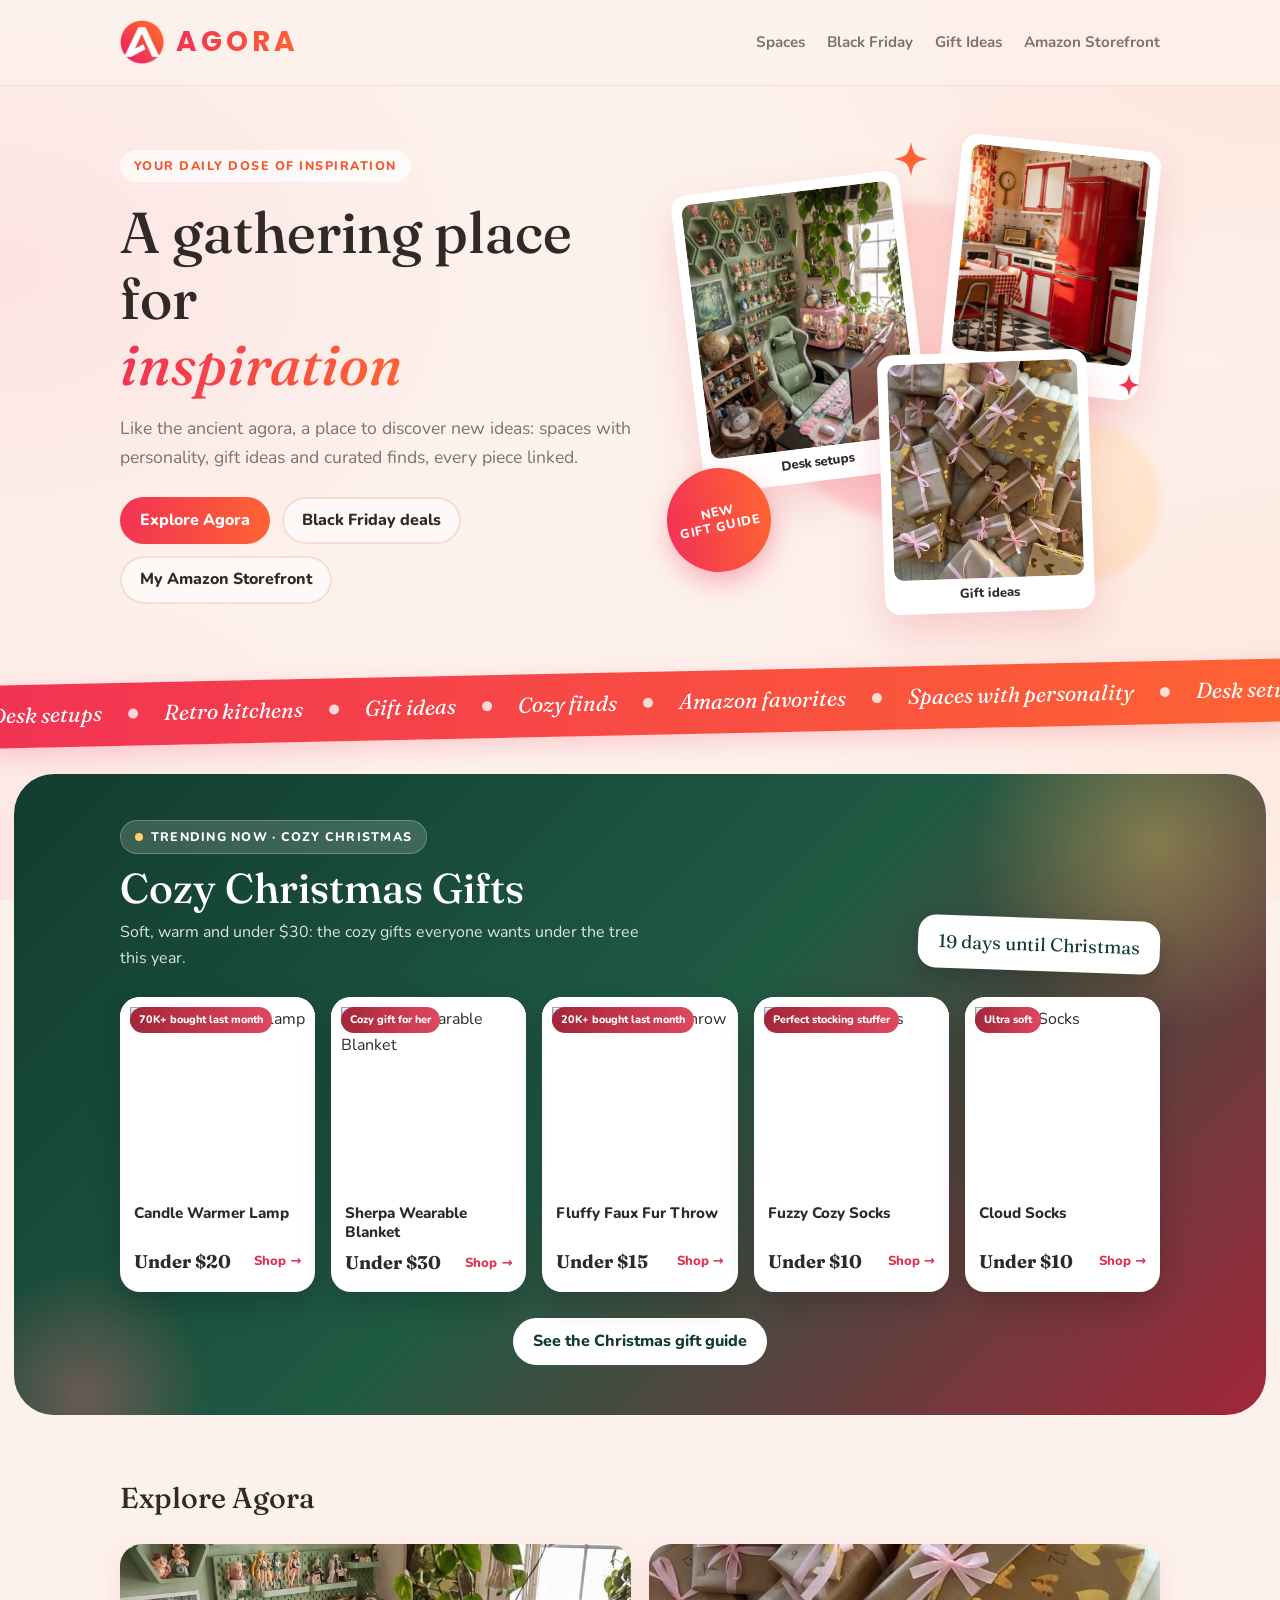
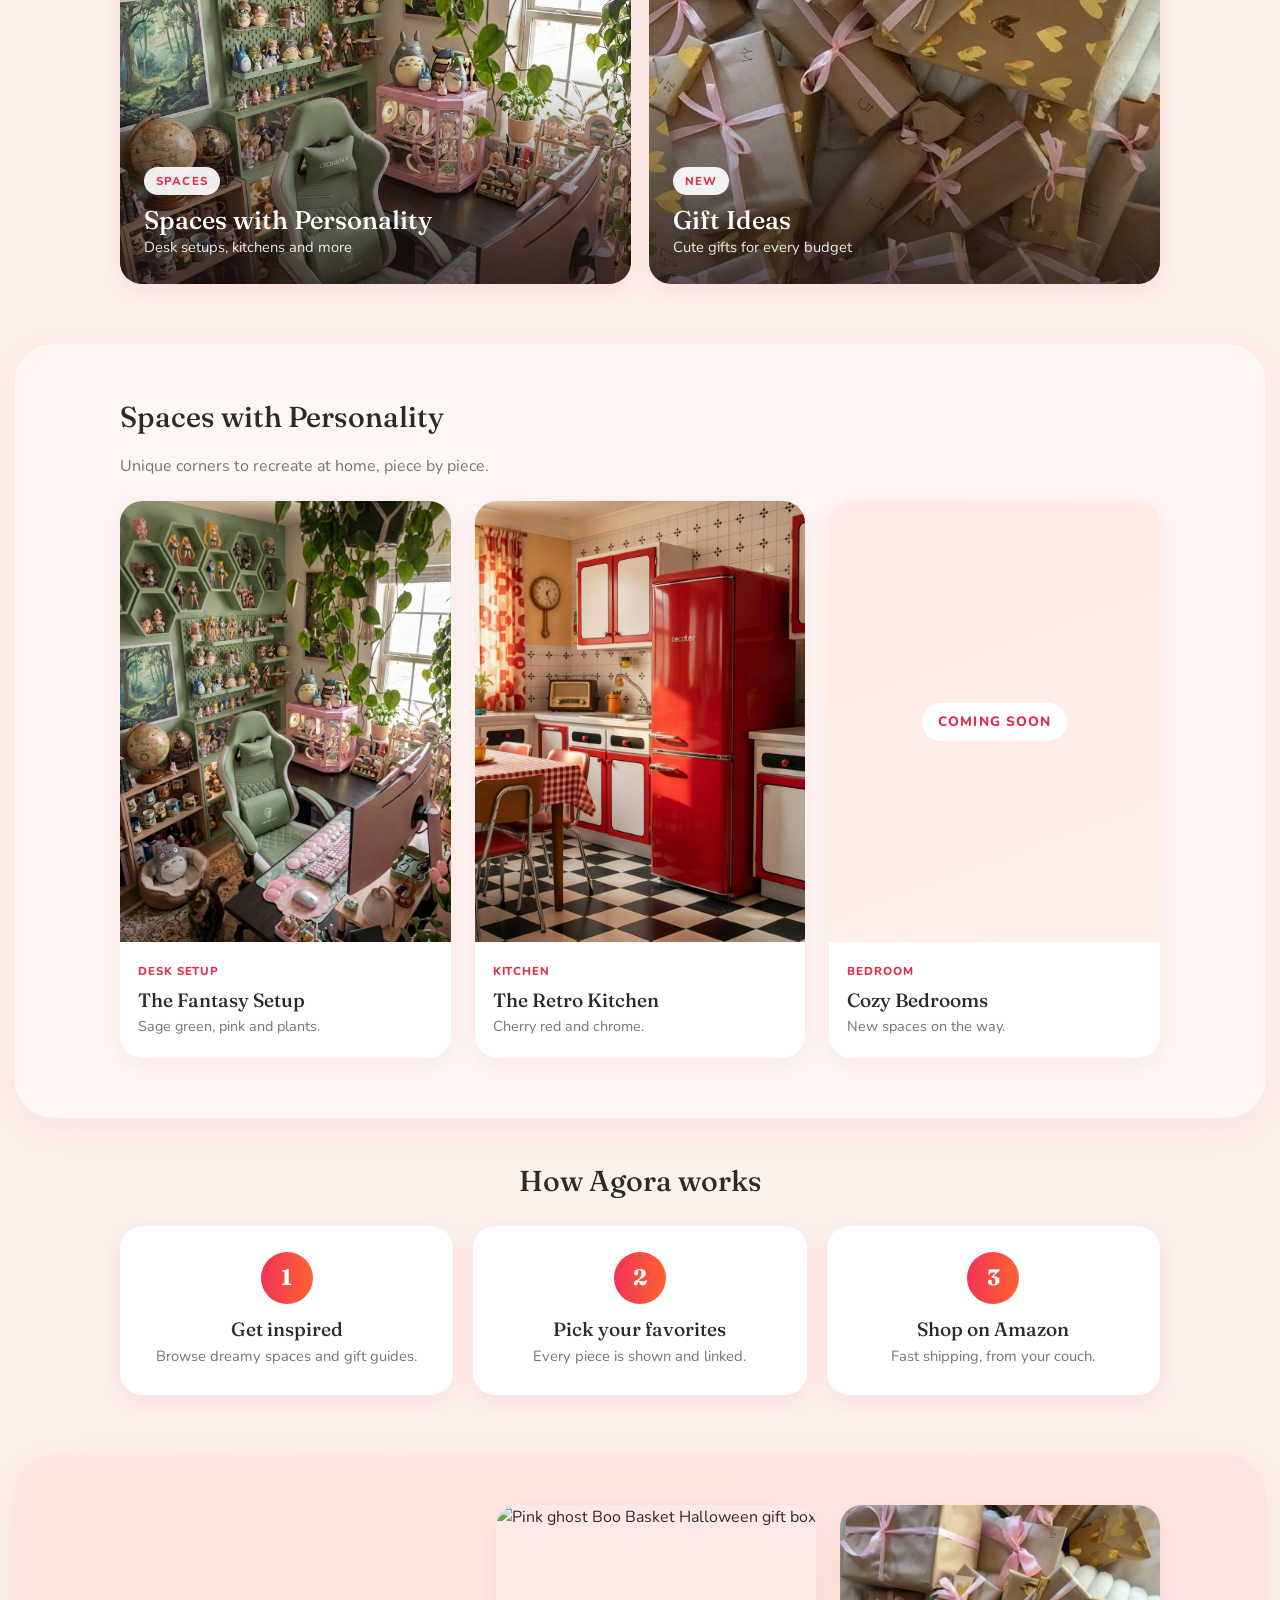
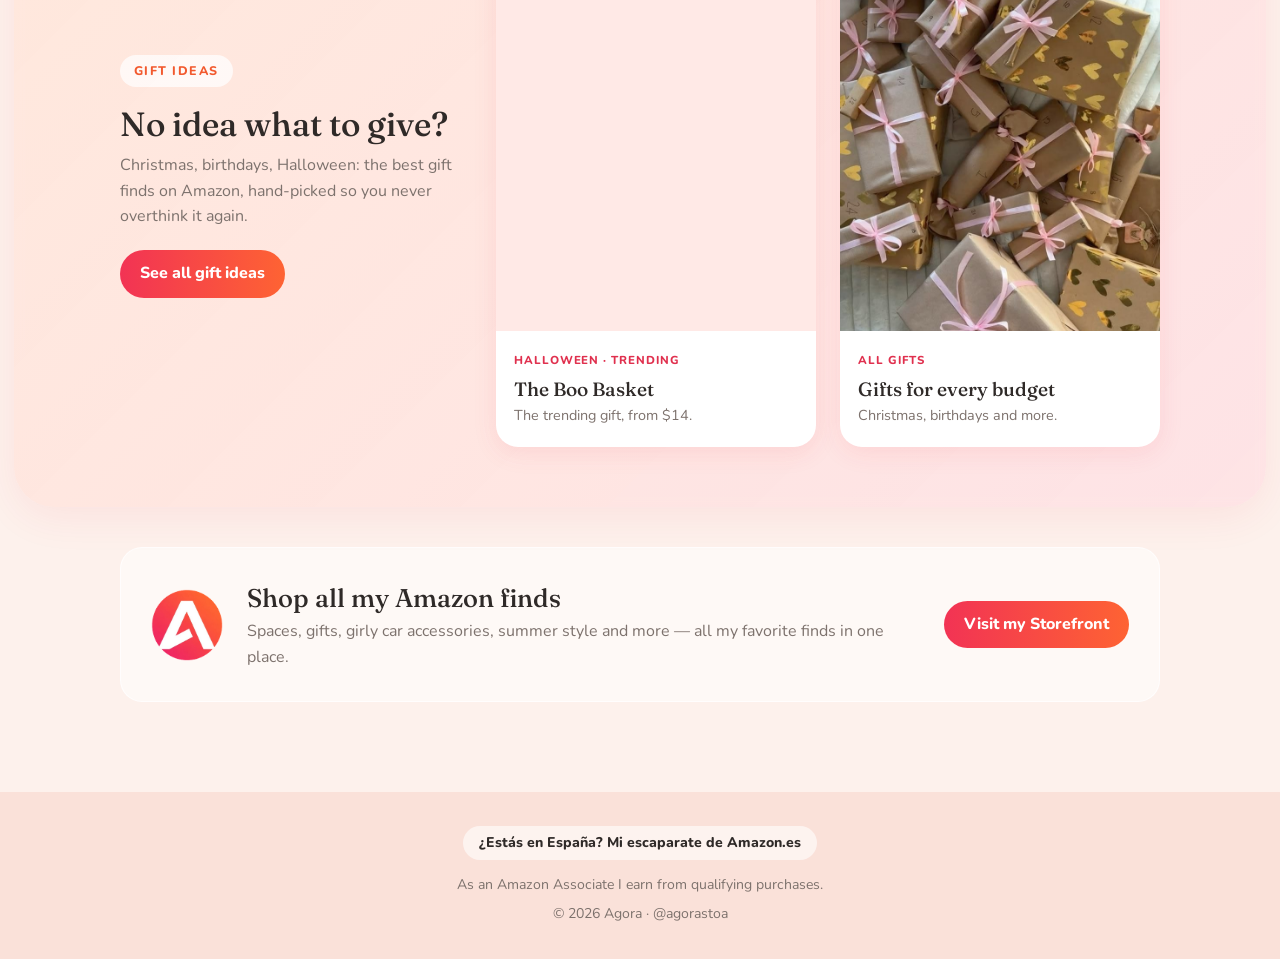
==== commit b723f468: "Homepage: link to Black Friday deals" ====
--- a/index.html
+++ b/index.html
@@ -23,6 +23,7 @@
     <a class="logo" href="./"><img src="assets/img/logo.png" alt=""><span class="word">AGORA</span></a>
     <nav>
       <a href="#spaces">Spaces</a>
+      <a href="deals/black-friday.html">Black Friday</a>
       <a href="gifts/">Gift Ideas</a>
       <a data-goatcounter-click="storefront-index-1" data-goatcounter-title="Amazon Storefront (index)" href="https://a.co/d/02xRM8Po" target="_blank" rel="sponsored noopener">Amazon Storefront</a>
     </nav>
@@ -37,6 +38,7 @@
       <p>Like the ancient agora, a place to discover new ideas: spaces with personality, gift ideas and curated finds, every piece linked.</p>
       <div class="hero-btns">
         <a class="btn btn-brand" href="#categories">Explore Agora</a>
+        <a class="btn btn-ghost" href="deals/black-friday.html">Black Friday deals</a>
         <a data-goatcounter-click="storefront-index-2" data-goatcounter-title="Amazon Storefront (index)" class="btn btn-ghost" href="https://a.co/d/02xRM8Po" target="_blank" rel="sponsored noopener">My Amazon Storefront</a>
       </div>
     </div>
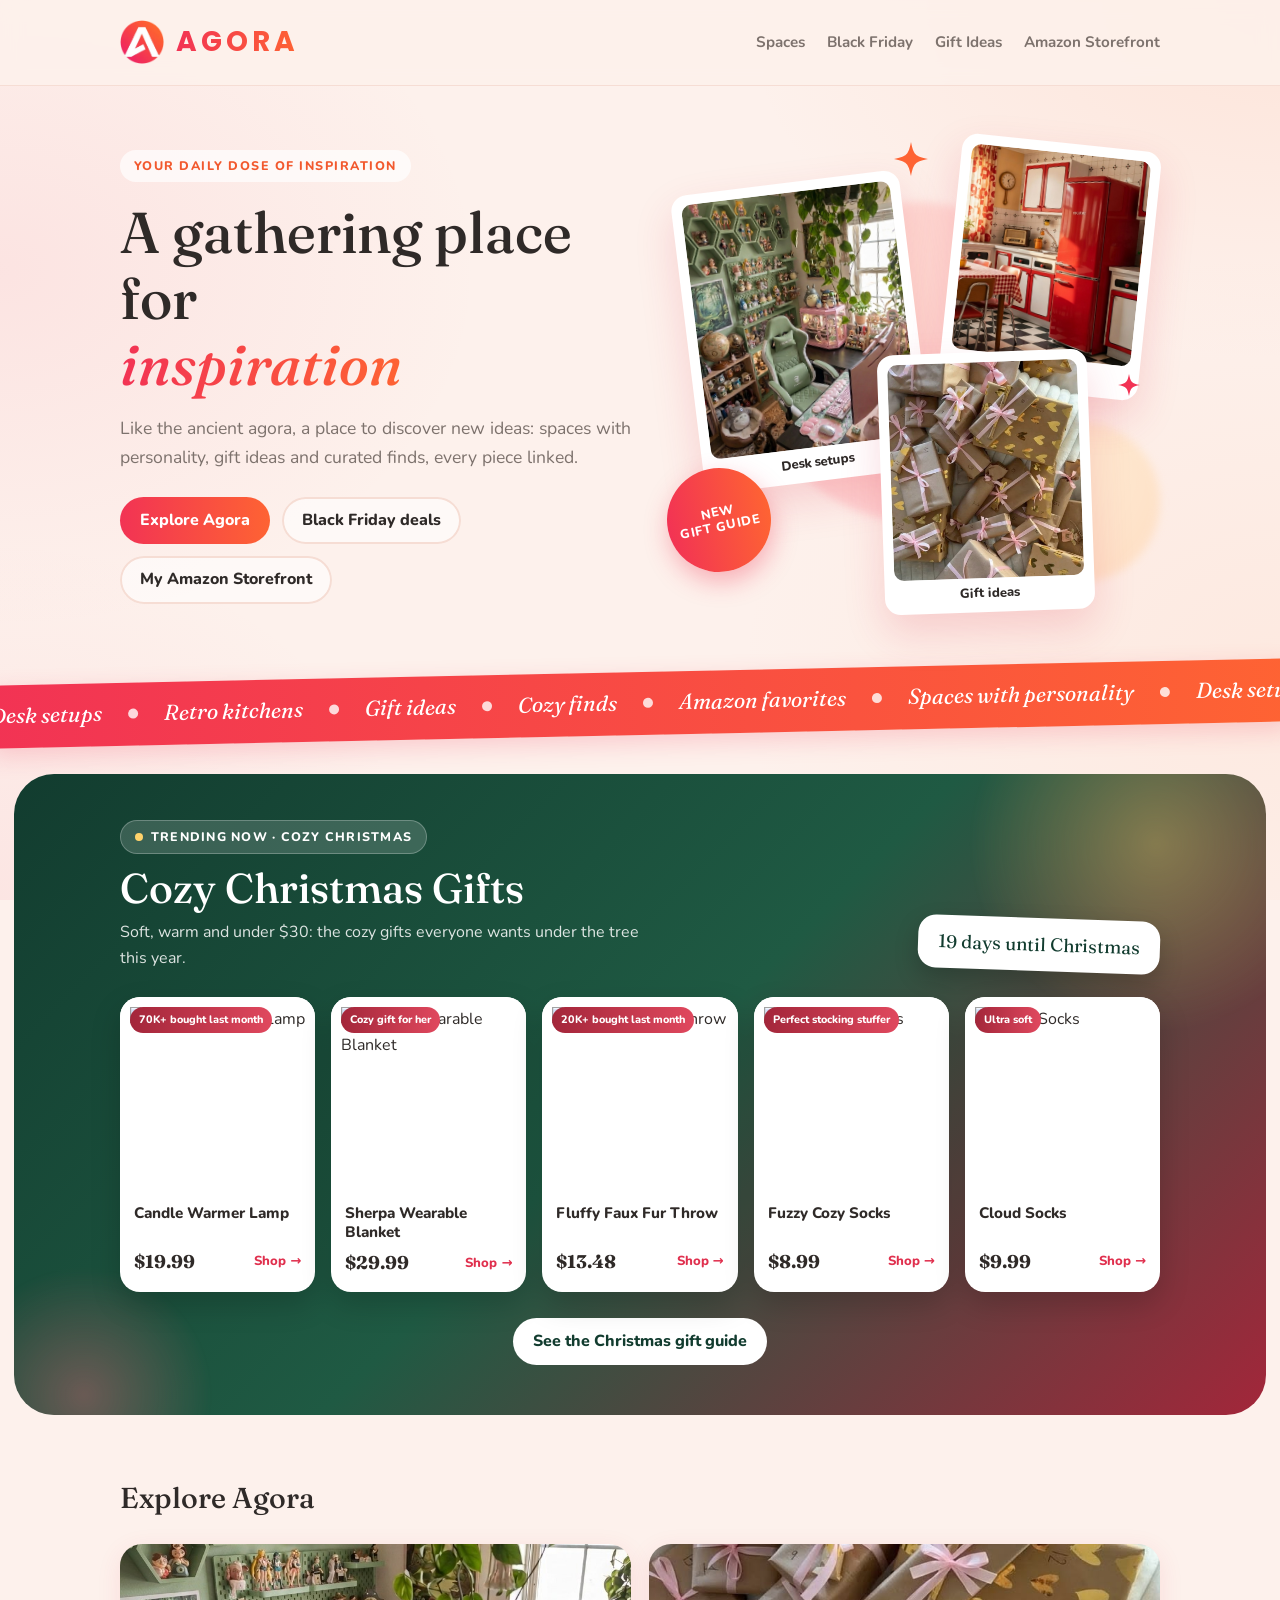
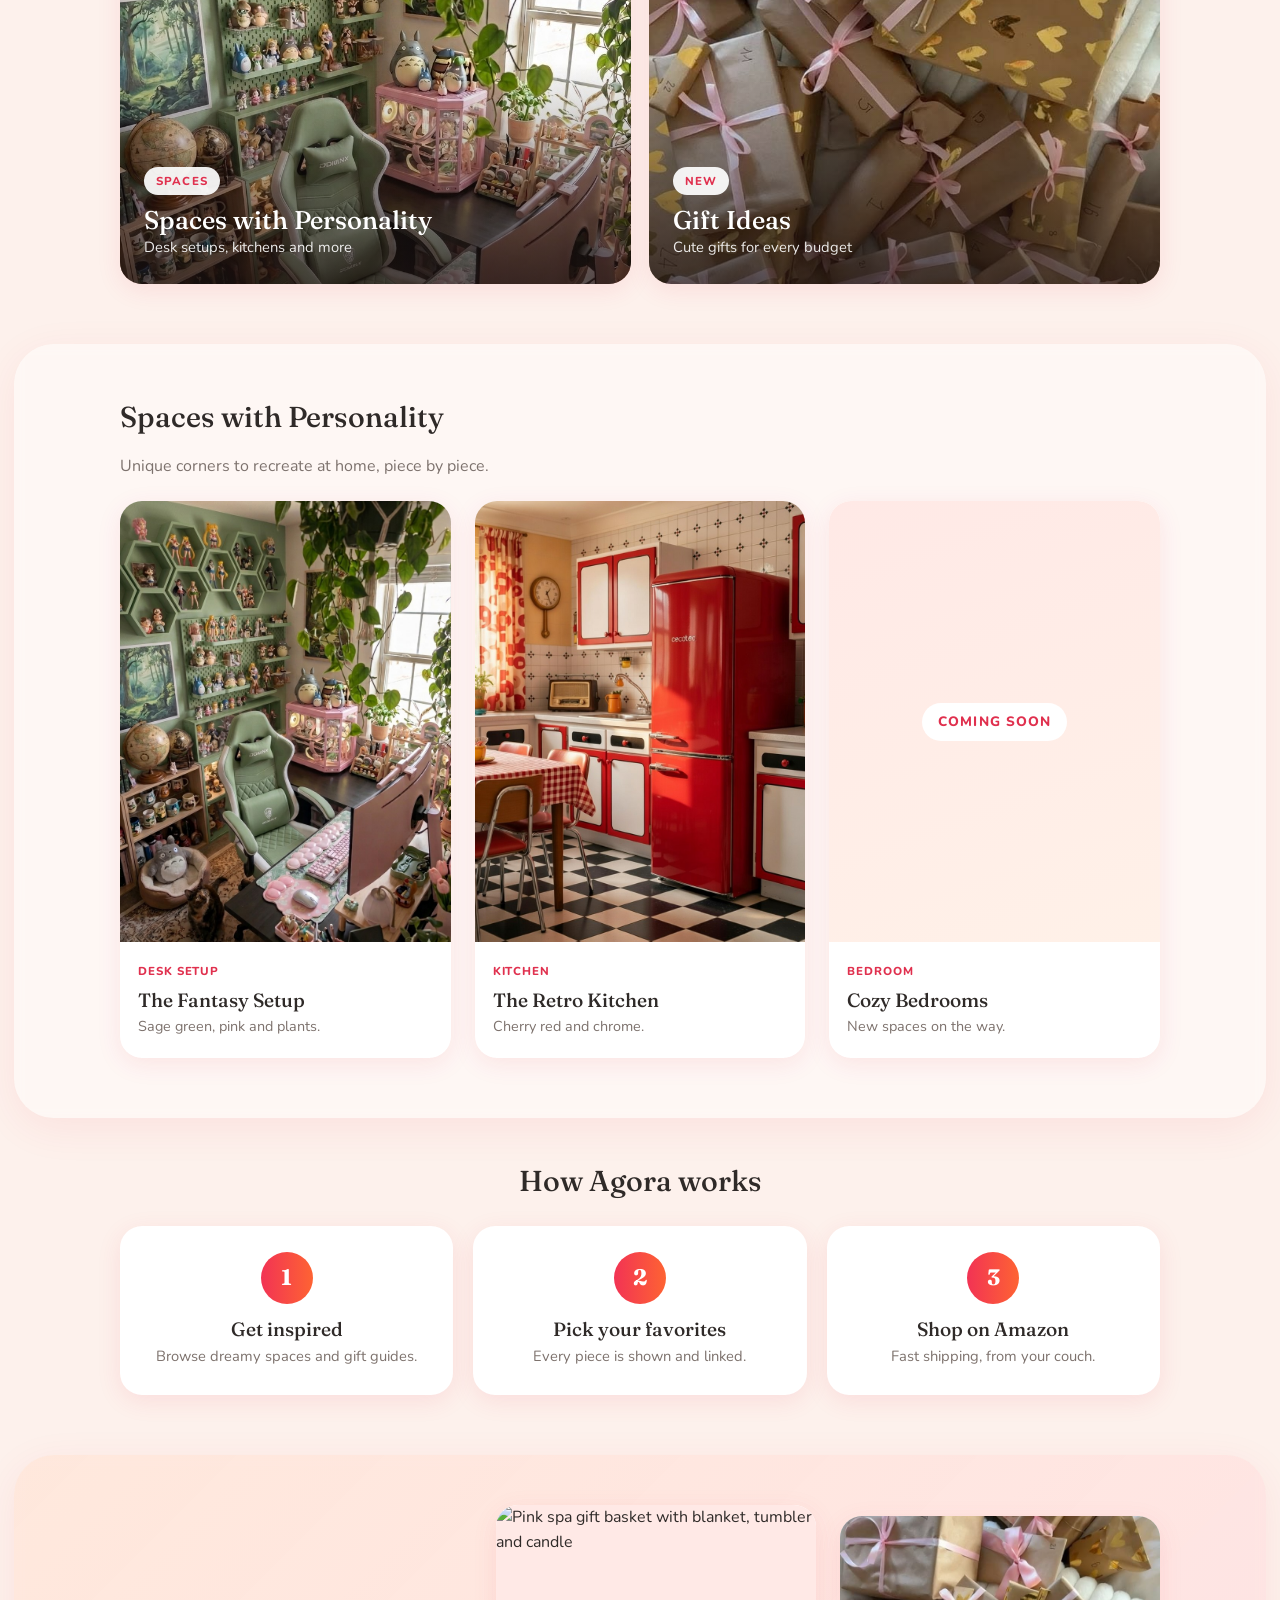
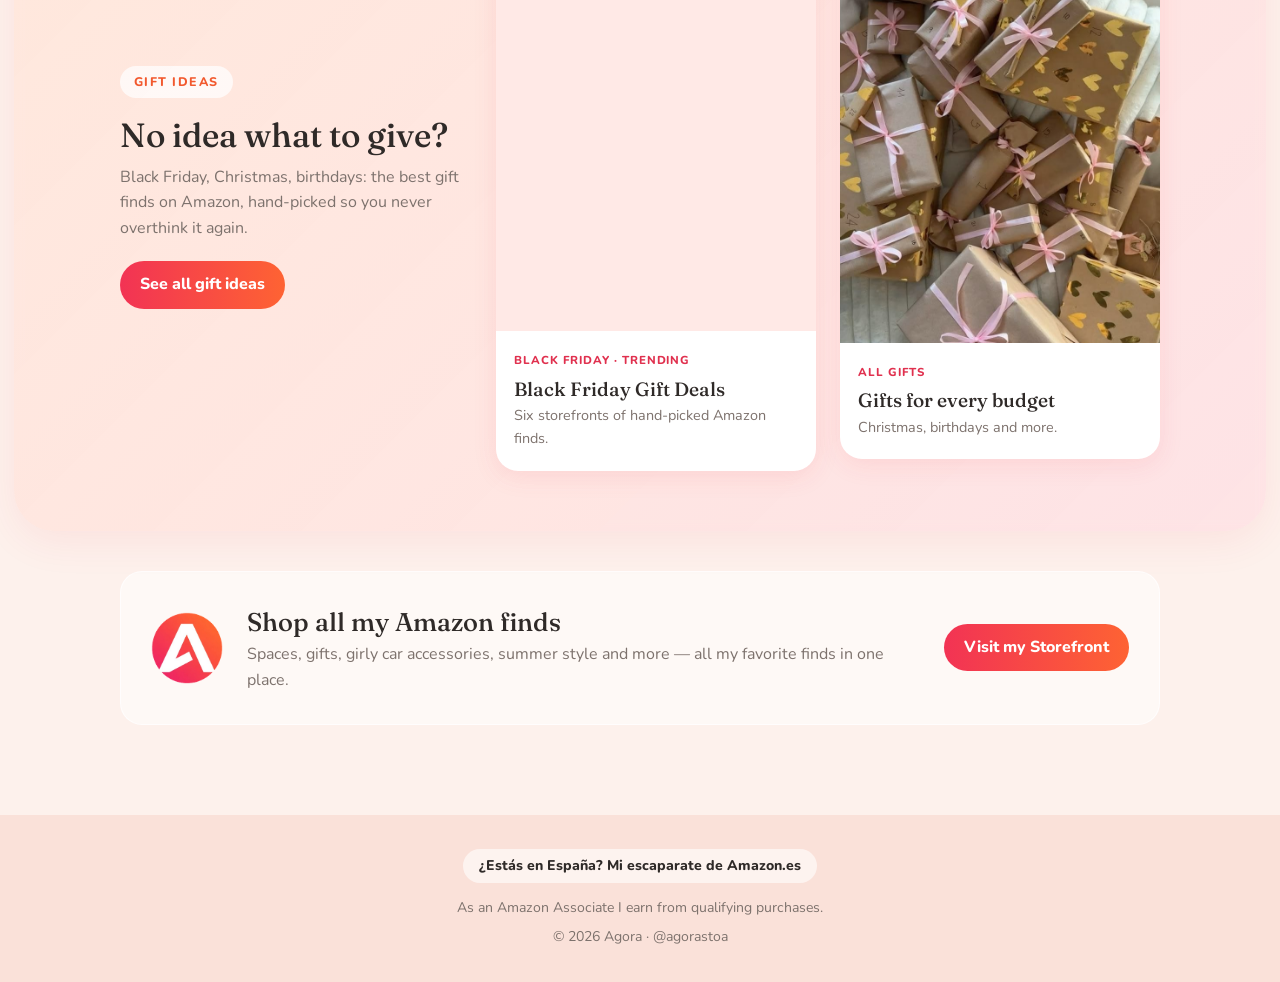
==== commit a9b299cd: "Homepage: Black Friday trending card" ====
--- a/index.html
+++ b/index.html
@@ -127,15 +127,15 @@
       <div class="gifts-intro reveal">
         <span class="pill">Gift ideas</span>
         <h2 class="section-title">No idea what to give?</h2>
-        <p>Christmas, birthdays, Halloween: the best gift finds on Amazon, hand-picked so you never overthink it again.</p>
+        <p>Black Friday, Christmas, birthdays: the best gift finds on Amazon, hand-picked so you never overthink it again.</p>
         <a class="btn btn-brand" href="gifts/">See all gift ideas</a>
       </div>
-      <a class="card reveal" href="gifts/#boo-basket">
-        <img src="https://m.media-amazon.com/images/I/71ba9UZZWLL._AC_SL1500_.jpg" alt="Pink ghost Boo Basket Halloween gift box">
+      <a class="card reveal" href="deals/black-friday.html">
+        <img src="https://m.media-amazon.com/images/I/71evkCK1M-L._AC_SL1500_.jpg" alt="Pink spa gift basket with blanket, tumbler and candle">
         <div class="body">
-          <span class="kind">Halloween · Trending</span>
-          <h3>The Boo Basket</h3>
-          <p>The trending gift, from $14.</p>
+          <span class="kind">Black Friday · Trending</span>
+          <h3>Black Friday Gift Deals</h3>
+          <p>Six storefronts of hand-picked Amazon finds.</p>
         </div>
       </a>
       <a class="card reveal" href="gifts/">
--- a/assets/style.css
+++ b/assets/style.css
@@ -429,6 +429,11 @@
 .t-cta { text-align: center; margin-top: 26px; }
 .t-btn { background: #fff; color: #3a1f3d; }
 .season-christmas .t-btn { color: #123c2f; }
+.season-blackfriday, .season-cybermonday { background: linear-gradient(135deg, #1d1a1f 0%, #3b2430 50%, #c2456a 100%); }
+.season-blackfriday::before, .season-cybermonday::before { background: radial-gradient(circle, #ffb3c7, transparent 70%); }
+.season-blackfriday::after, .season-cybermonday::after { background: radial-gradient(circle, #ffd36b, transparent 70%); }
+.season-blackfriday .t-note, .season-cybermonday .t-note { background: linear-gradient(90deg, #2b2b2b, #c2456a); }
+.season-blackfriday .t-count, .season-cybermonday .t-count, .season-blackfriday .t-btn, .season-cybermonday .t-btn { color: #1d1a1f; }
 .t-btn:hover { background: #ffd36b; color: #2b2b2b; }
 @media (max-width: 960px) {
   .t-row-cards { display: flex; overflow-x: auto; scroll-snap-type: x mandatory; padding-bottom: 8px; -webkit-overflow-scrolling: touch; }
